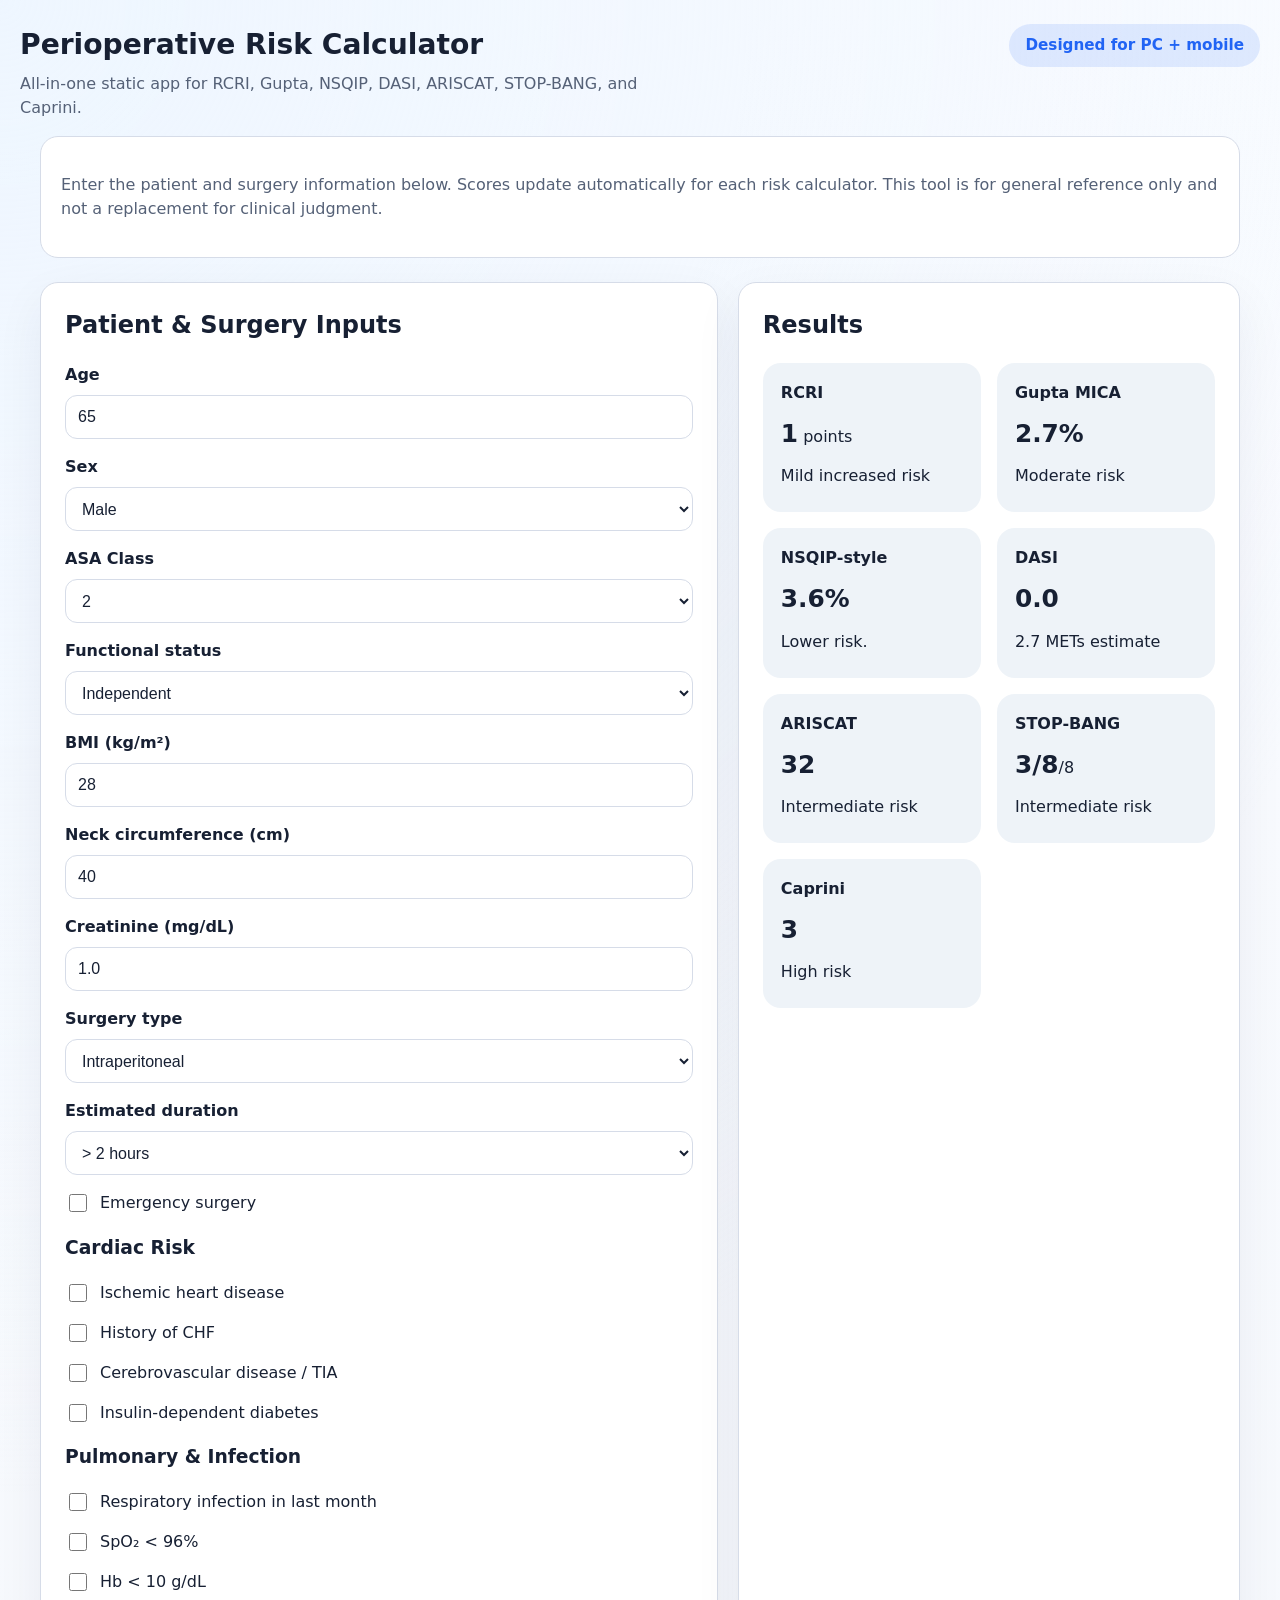
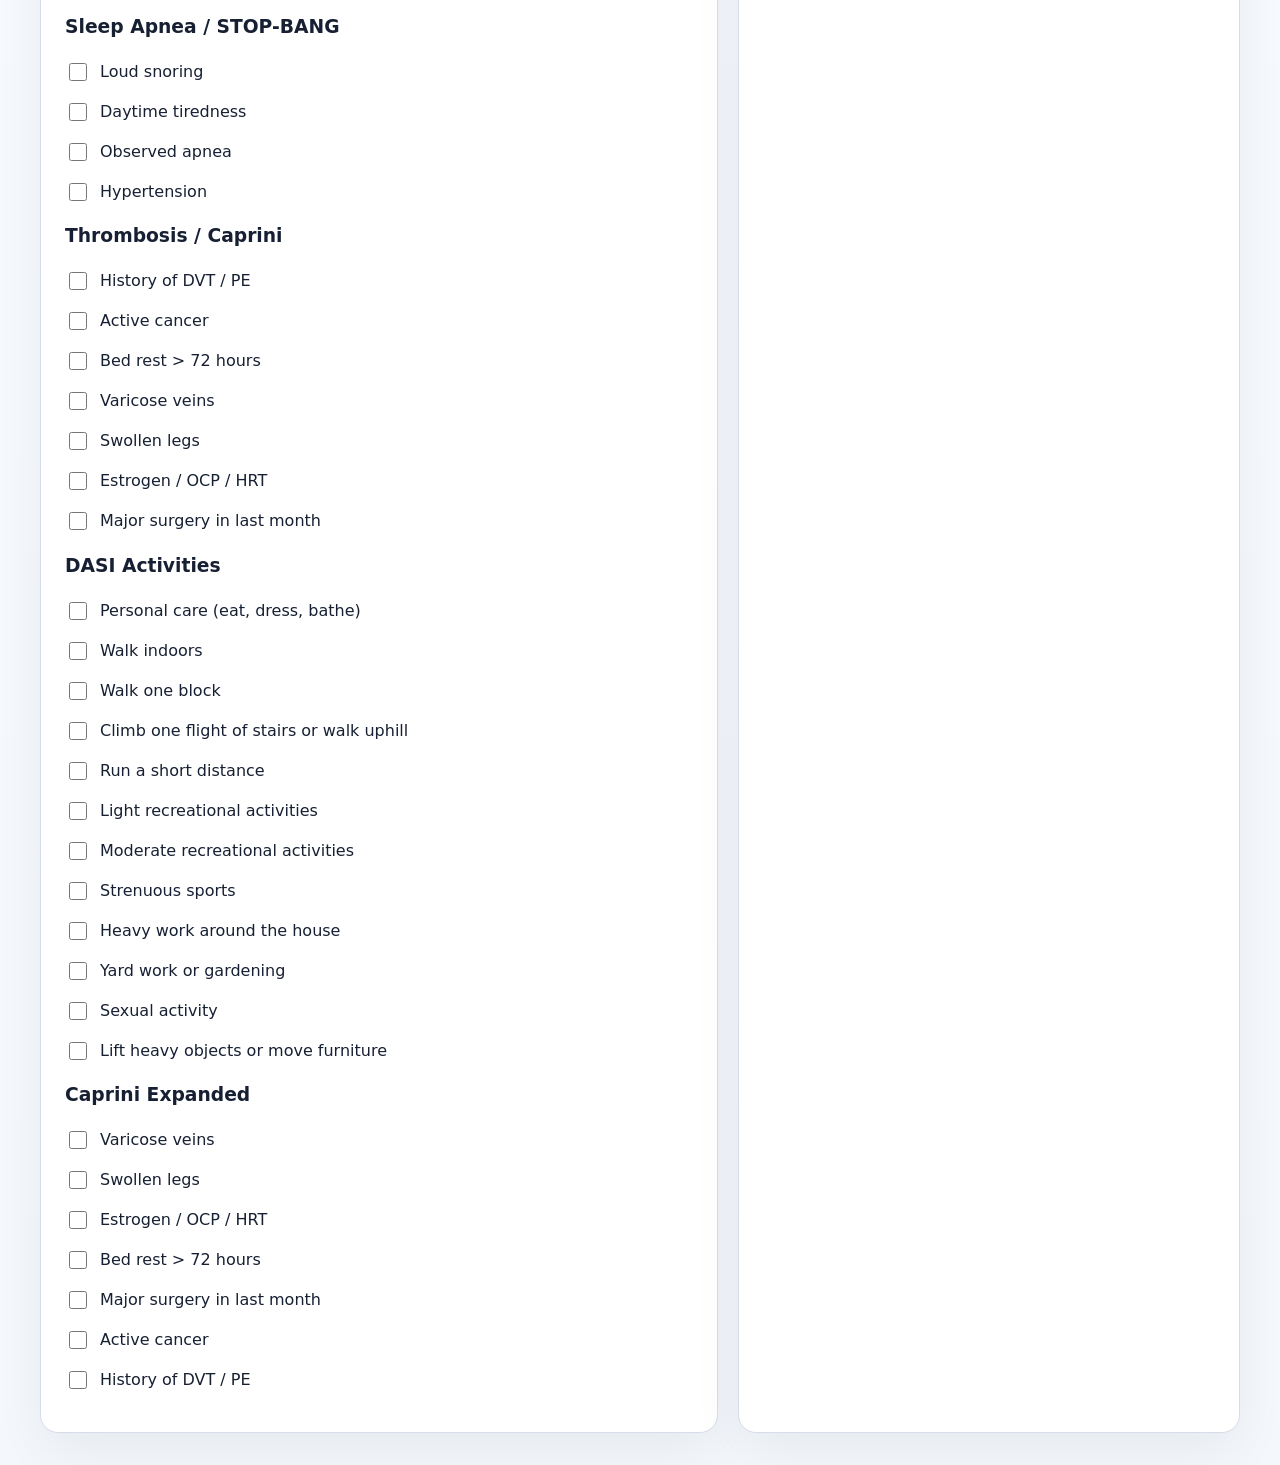
==== index.html @ f29ef581 "Your message" ====
<!DOCTYPE html>
<html lang="en">
  <head>
    <meta charset="UTF-8" />
    <meta name="viewport" content="width=device-width, initial-scale=1.0" />
    <title>Perioperative Risk Calculator</title>
    <link rel="stylesheet" href="style.css" />
  </head>
  <body>
    <header>
      <div class="brand">
        <h1>Perioperative Risk Calculator</h1>
        <p>All-in-one static app for RCRI, Gupta, NSQIP, DASI, ARISCAT, STOP-BANG, and Caprini.</p>
      </div>
      <div class="badge">Designed for PC + mobile</div>
    </header>

    <main>
      <section class="intro-card">
        <p>Enter the patient and surgery information below. Scores update automatically for each risk calculator. This tool is for general reference only and not a replacement for clinical judgment.</p>
      </section>

      <section class="calculator-grid">
        <article class="panel inputs">
          <h2>Patient &amp; Surgery Inputs</h2>

          <div class="field-row">
            <label for="age">Age</label>
            <input id="age" type="number" min="18" max="120" value="65" />
          </div>

          <div class="field-row">
            <label for="sex">Sex</label>
            <select id="sex">
              <option value="male">Male</option>
              <option value="female">Female</option>
            </select>
          </div>

          <div class="field-row">
            <label for="asa">ASA Class</label>
            <select id="asa">
              <option value="1">1</option>
              <option value="2" selected>2</option>
              <option value="3">3</option>
              <option value="4">4</option>
              <option value="5">5</option>
            </select>
          </div>

          <div class="field-row">
            <label for="functionalStatus">Functional status</label>
            <select id="functionalStatus">
              <option value="independent" selected>Independent</option>
              <option value="partiallyDependent">Partially dependent</option>
              <option value="totallyDependent">Totally dependent</option>
            </select>
          </div>

          <div class="field-row">
            <label for="bmi">BMI (kg/m²)</label>
            <input id="bmi" type="number" min="10" max="80" value="28" step="0.1" />
          </div>

          <div class="field-row">
            <label for="neck">Neck circumference (cm)</label>
            <input id="neck" type="number" min="20" max="60" value="40" step="0.1" />
          </div>

          <div class="field-row">
            <label for="creatinine">Creatinine (mg/dL)</label>
            <input id="creatinine" type="number" min="0" max="10" value="1.0" step="0.1" />
          </div>

          <div class="field-row">
            <label for="surgeryType">Surgery type</label>
            <select id="surgeryType">
              <option value="general">General / low risk</option>
              <option value="upperAbdominal">Upper abdominal</option>
              <option value="intraperitoneal" selected>Intraperitoneal</option>
              <option value="intrathoracic">Intrathoracic</option>
              <option value="vascular">Vascular</option>
              <option value="orthopedic">Orthopedic</option>
              <option value="headNeck">Head/neck</option>
              <option value="neurologic">Neurosurgery</option>
            </select>
          </div>

          <div class="field-row">
            <label for="surgeryDuration">Estimated duration</label>
            <select id="surgeryDuration">
              <option value="short">< 2 hours</option>
              <option value="long" selected>> 2 hours</option>
            </select>
          </div>

          <div class="field-row checkbox-row">
            <label><input id="emergency" type="checkbox" /> Emergency surgery</label>
          </div>

          <h3>Cardiac Risk</h3>

          <div class="field-row checkbox-row">
            <label><input id="ischemicHeartDisease" type="checkbox" /> Ischemic heart disease</label>
          </div>
          <div class="field-row checkbox-row">
            <label><input id="heartFailure" type="checkbox" /> History of CHF</label>
          </div>
          <div class="field-row checkbox-row">
            <label><input id="cerebrovascular" type="checkbox" /> Cerebrovascular disease / TIA</label>
          </div>
          <div class="field-row checkbox-row">
            <label><input id="insulinDiabetes" type="checkbox" /> Insulin-dependent diabetes</label>
          </div>

          <h3>Pulmonary &amp; Infection</h3>
          <div class="field-row checkbox-row">
            <label><input id="recentRespInfection" type="checkbox" /> Respiratory infection in last month</label>
          </div>
          <div class="field-row checkbox-row">
            <label><input id="hypoxemia" type="checkbox" /> SpO₂ < 96%</label>
          </div>
          <div class="field-row checkbox-row">
            <label><input id="preopAnemia" type="checkbox" /> Hb < 10 g/dL</label>
          </div>

          <h3>Sleep Apnea / STOP-BANG</h3>
          <div class="field-row checkbox-row">
            <label><input id="snoring" type="checkbox" /> Loud snoring</label>
          </div>
          <div class="field-row checkbox-row">
            <label><input id="tired" type="checkbox" /> Daytime tiredness</label>
          </div>
          <div class="field-row checkbox-row">
            <label><input id="observedApnea" type="checkbox" /> Observed apnea</label>
          </div>
          <div class="field-row checkbox-row">
            <label><input id="hypertension" type="checkbox" /> Hypertension</label>
          </div>

          <h3>Thrombosis / Caprini</h3>
          <div class="field-row checkbox-row">
            <label><input id="historyVTE" type="checkbox" /> History of DVT / PE</label>
          </div>
          <div class="field-row checkbox-row">
            <label><input id="activeCancer" type="checkbox" /> Active cancer</label>
          </div>
          <div class="field-row checkbox-row">
            <label><input id="bedRest" type="checkbox" /> Bed rest > 72 hours</label>
          </div>
          <div class="field-row checkbox-row">
            <label><input id="varicoseVeins" type="checkbox" /> Varicose veins</label>
          </div>
          <div class="field-row checkbox-row">
            <label><input id="swollenLegs" type="checkbox" /> Swollen legs</label>
          </div>
          <div class="field-row checkbox-row">
            <label><input id="hormoneTherapy" type="checkbox" /> Estrogen / OCP / HRT</label>
          </div>
          <div class="field-row checkbox-row">
            <label><input id="surgeryUnder1month" type="checkbox" /> Major surgery in last month</label>
          </div>
        </article>

        <article class="panel results">
          <h2>Results</h2>
          <div class="result-grid">
            <section class="result-card">
              <h3>RCRI</h3>
              <p><strong id="rcriScore">0</strong> points</p>
              <p id="rcriText">Low risk</p>
            </section>
            <section class="result-card">
              <h3>Gupta MICA</h3>
              <p><strong id="guptaScore">0%</strong></p>
              <p id="guptaText">Estimated risk of MI/cardiac arrest</p>
            </section>
            <section class="result-card">
              <h3>NSQIP-style</h3>
              <p><strong id="nsqipScore">0%</strong></p>
              <p id="nsqipText">Approximate risk</p>
            </section>
            <section class="result-card">
              <h3>DASI</h3>
              <p><strong id="dasiScore">0</strong></p>
              <p id="dasiText">Estimated METs</p>
            </section>
            <section class="result-card">
              <h3>ARISCAT</h3>
              <p><strong id="ariscatScore">0</strong></p>
              <p id="ariscatText">Post-op pulmonary risk</p>
            </section>
            <section class="result-card">
              <h3>STOP-BANG</h3>
              <p><strong id="stopbangScore">0</strong>/8</p>
              <p id="stopbangText">Sleep apnea risk</p>
            </section>
            <section class="result-card">
              <h3>Caprini</h3>
              <p><strong id="capriniScore">0</strong></p>
              <p id="capriniText">VTE risk category</p>
            </section>
          </div>
        </article>
      </section>
    </main>

    <script src="script.js"></script>
  </body>
</html>
---- style.css ----
:root {
  color-scheme: light;
  --bg: #f4f7fb;
  --panel: #ffffff;
  --panel-alt: #eef3f8;
  --text: #172033;
  --muted: #556177;
  --border: #d6dce8;
  --primary: #2164f4;
  --success: #178c4e;
  --warning: #d18300;
  --danger: #c02f1d;
  --radius: 18px;
  font-family: Inter, system-ui, -apple-system, BlinkMacSystemFont, "Segoe UI", sans-serif;
}

* {
  box-sizing: border-box;
}

html, body {
  margin: 0;
  min-height: 100%;
  background: radial-gradient(circle at top left, #eef6ff 0%, transparent 45%),
    linear-gradient(180deg, #f9fbff 0%, #f4f7fb 100%);
  color: var(--text);
}

body {
  line-height: 1.5;
}

header {
  padding: 24px 20px 16px;
  display: flex;
  flex-wrap: wrap;
  justify-content: space-between;
  gap: 16px;
  align-items: center;
}

header .brand h1 {
  margin: 0 0 6px;
  font-size: clamp(1.7rem, 2.2vw, 2.5rem);
}

header .brand p {
  margin: 0;
  color: var(--muted);
  max-width: 62ch;
}

.badge {
  align-self: flex-start;
  background: rgba(33, 100, 244, 0.12);
  color: var(--primary);
  border-radius: 999px;
  padding: 10px 16px;
  font-weight: 700;
  font-size: 0.95rem;
}

main {
  padding: 0 20px 32px;
  max-width: 1240px;
  margin: 0 auto;
}

.intro-card {
  margin: 0 auto 24px;
  padding: 20px;
  border-radius: var(--radius);
  background: var(--panel);
  border: 1px solid var(--border);
  color: var(--muted);
}

.calculator-grid {
  display: grid;
  grid-template-columns: 1.35fr 1fr;
  gap: 20px;
}

.panel {
  background: var(--panel);
  border: 1px solid var(--border);
  border-radius: var(--radius);
  padding: 24px;
  box-shadow: 0 18px 50px rgba(14, 29, 72, 0.06);
}

.panel h2 {
  margin-top: 0;
}

.field-row {
  display: grid;
  gap: 8px;
  margin-bottom: 16px;
}

.field-row label {
  font-weight: 600;
  color: var(--text);
}

.field-row input[type="number"],
.field-row select {
  width: 100%;
  min-height: 44px;
  border: 1px solid var(--border);
  border-radius: 12px;
  padding: 0 12px;
  font-size: 1rem;
  color: var(--text);
  background: #fff;
}

.checkbox-row {
  grid-template-columns: 1fr;
}

.checkbox-row label {
  display: flex;
  align-items: center;
  gap: 10px;
  color: var(--text);
  font-weight: 500;
}

.checkbox-row input[type="checkbox"] {
  width: 18px;
  height: 18px;
}

.result-grid {
  display: grid;
  grid-template-columns: repeat(2, minmax(0, 1fr));
  gap: 16px;
}

.result-card {
  background: var(--panel-alt);
  border-radius: 18px;
  padding: 18px;
  min-height: 112px;
}

.result-card h3 {
  margin: 0 0 10px;
  font-size: 1rem;
}

.result-card p {
  margin: 6px 0;
}

.result-card strong {
  font-size: 1.55rem;
  display: inline-block;
  margin-bottom: 6px;
}

@media (max-width: 980px) {
  .calculator-grid {
    grid-template-columns: 1fr;
  }

  .result-grid {
    grid-template-columns: 1fr;
  }
}

@media (max-width: 620px) {
  header {
    padding: 18px 16px 12px;
  }

  .panel {
    padding: 18px;
  }

  .field-row {
    margin-bottom: 14px;
  }
}
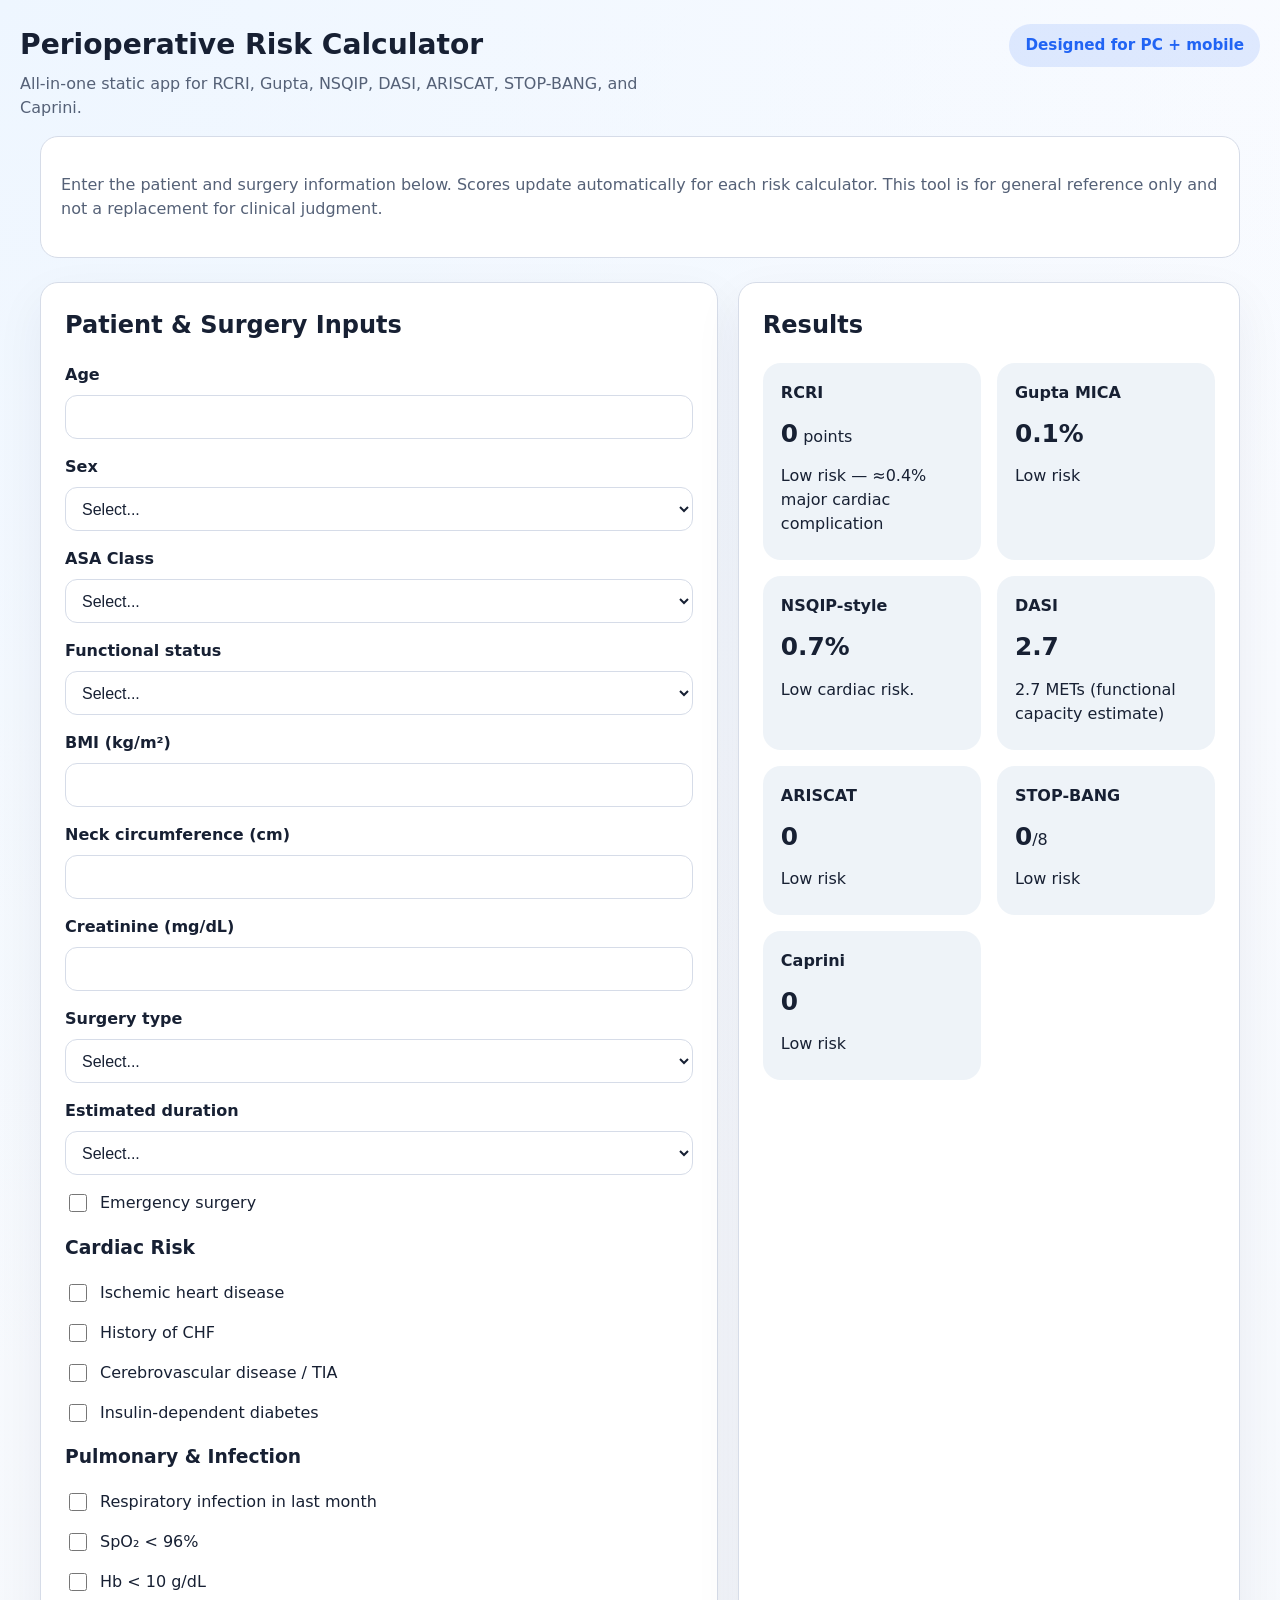
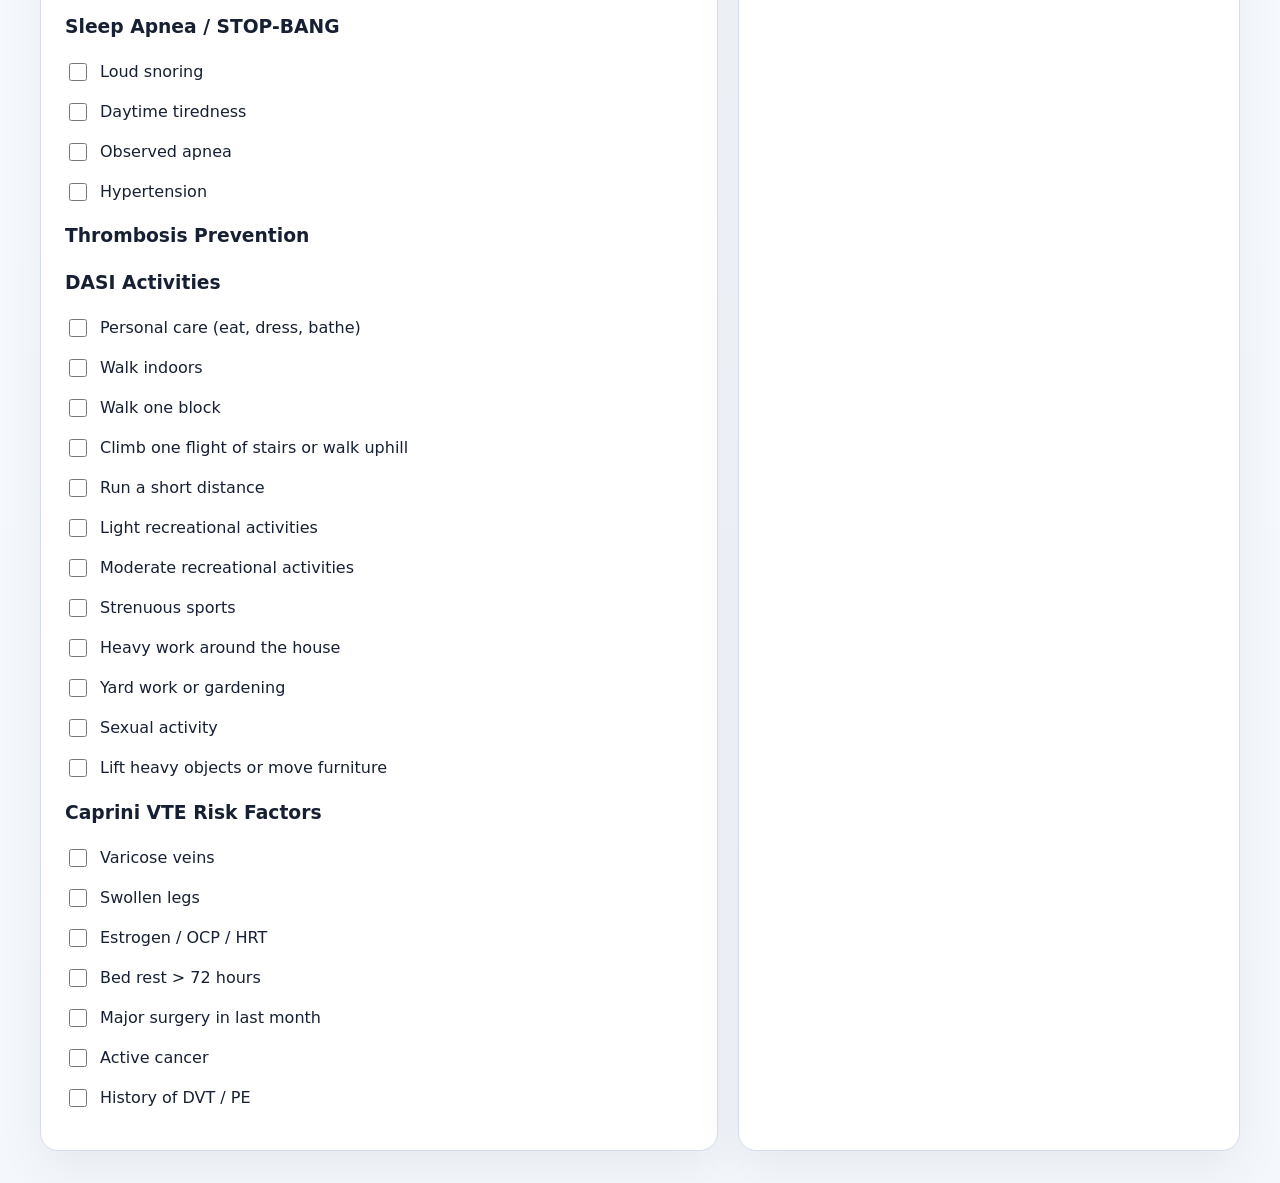
==== commit ff5caa0b: "Fix webapp issues: remove default values, focus NSQIP on cardiac risk, fix DASI output updating, cor" ====
--- a/index.html
+++ b/index.html
@@ -26,12 +26,13 @@
 
           <div class="field-row">
             <label for="age">Age</label>
-            <input id="age" type="number" min="18" max="120" value="65" />
+            <input id="age" type="number" min="18" max="120" />
           </div>
 
           <div class="field-row">
             <label for="sex">Sex</label>
             <select id="sex">
+              <option value="">Select...</option>
               <option value="male">Male</option>
               <option value="female">Female</option>
             </select>
@@ -40,8 +41,9 @@
           <div class="field-row">
             <label for="asa">ASA Class</label>
             <select id="asa">
+              <option value="">Select...</option>
               <option value="1">1</option>
-              <option value="2" selected>2</option>
+              <option value="2">2</option>
               <option value="3">3</option>
               <option value="4">4</option>
               <option value="5">5</option>
@@ -51,7 +53,8 @@
           <div class="field-row">
             <label for="functionalStatus">Functional status</label>
             <select id="functionalStatus">
-              <option value="independent" selected>Independent</option>
+              <option value="">Select...</option>
+              <option value="independent">Independent</option>
               <option value="partiallyDependent">Partially dependent</option>
               <option value="totallyDependent">Totally dependent</option>
             </select>
@@ -59,25 +62,26 @@
 
           <div class="field-row">
             <label for="bmi">BMI (kg/m²)</label>
-            <input id="bmi" type="number" min="10" max="80" value="28" step="0.1" />
+            <input id="bmi" type="number" min="10" max="80" step="0.1" />
           </div>
 
           <div class="field-row">
             <label for="neck">Neck circumference (cm)</label>
-            <input id="neck" type="number" min="20" max="60" value="40" step="0.1" />
+            <input id="neck" type="number" min="20" max="60" step="0.1" />
           </div>
 
           <div class="field-row">
             <label for="creatinine">Creatinine (mg/dL)</label>
-            <input id="creatinine" type="number" min="0" max="10" value="1.0" step="0.1" />
+            <input id="creatinine" type="number" min="0" max="10" step="0.1" />
           </div>
 
           <div class="field-row">
             <label for="surgeryType">Surgery type</label>
             <select id="surgeryType">
+              <option value="">Select...</option>
               <option value="general">General / low risk</option>
               <option value="upperAbdominal">Upper abdominal</option>
-              <option value="intraperitoneal" selected>Intraperitoneal</option>
+              <option value="intraperitoneal">Intraperitoneal</option>
               <option value="intrathoracic">Intrathoracic</option>
               <option value="vascular">Vascular</option>
               <option value="orthopedic">Orthopedic</option>
@@ -89,8 +93,9 @@
           <div class="field-row">
             <label for="surgeryDuration">Estimated duration</label>
             <select id="surgeryDuration">
+              <option value="">Select...</option>
               <option value="short">< 2 hours</option>
-              <option value="long" selected>> 2 hours</option>
+              <option value="long">> 2 hours</option>
             </select>
           </div>
 
@@ -138,28 +143,7 @@
             <label><input id="hypertension" type="checkbox" /> Hypertension</label>
           </div>
 
-          <h3>Thrombosis / Caprini</h3>
-          <div class="field-row checkbox-row">
-            <label><input id="historyVTE" type="checkbox" /> History of DVT / PE</label>
-          </div>
-          <div class="field-row checkbox-row">
-            <label><input id="activeCancer" type="checkbox" /> Active cancer</label>
-          </div>
-          <div class="field-row checkbox-row">
-            <label><input id="bedRest" type="checkbox" /> Bed rest > 72 hours</label>
-          </div>
-          <div class="field-row checkbox-row">
-            <label><input id="varicoseVeins" type="checkbox" /> Varicose veins</label>
-          </div>
-          <div class="field-row checkbox-row">
-            <label><input id="swollenLegs" type="checkbox" /> Swollen legs</label>
-          </div>
-          <div class="field-row checkbox-row">
-            <label><input id="hormoneTherapy" type="checkbox" /> Estrogen / OCP / HRT</label>
-          </div>
-          <div class="field-row checkbox-row">
-            <label><input id="surgeryUnder1month" type="checkbox" /> Major surgery in last month</label>
-          </div>
+          <h3>Thrombosis Prevention</h3>
         </article>
 
         <article class="panel results">
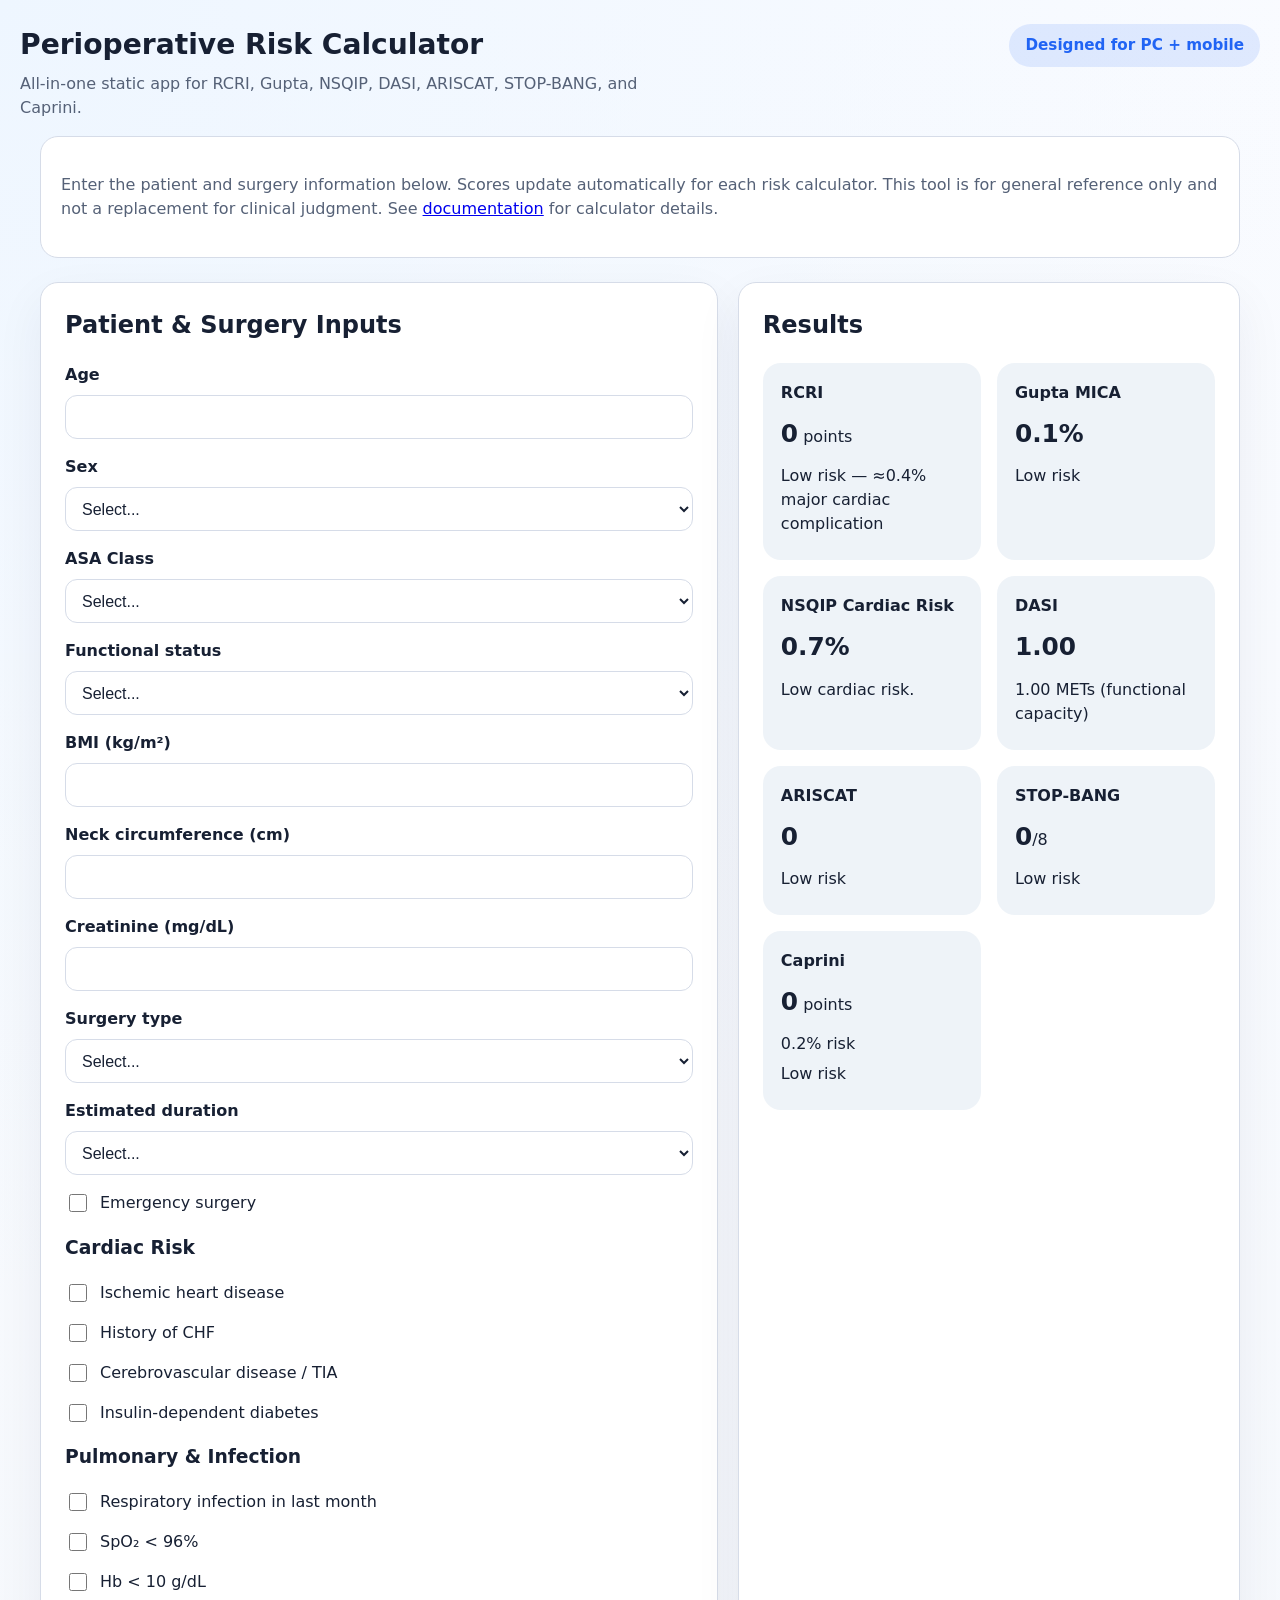
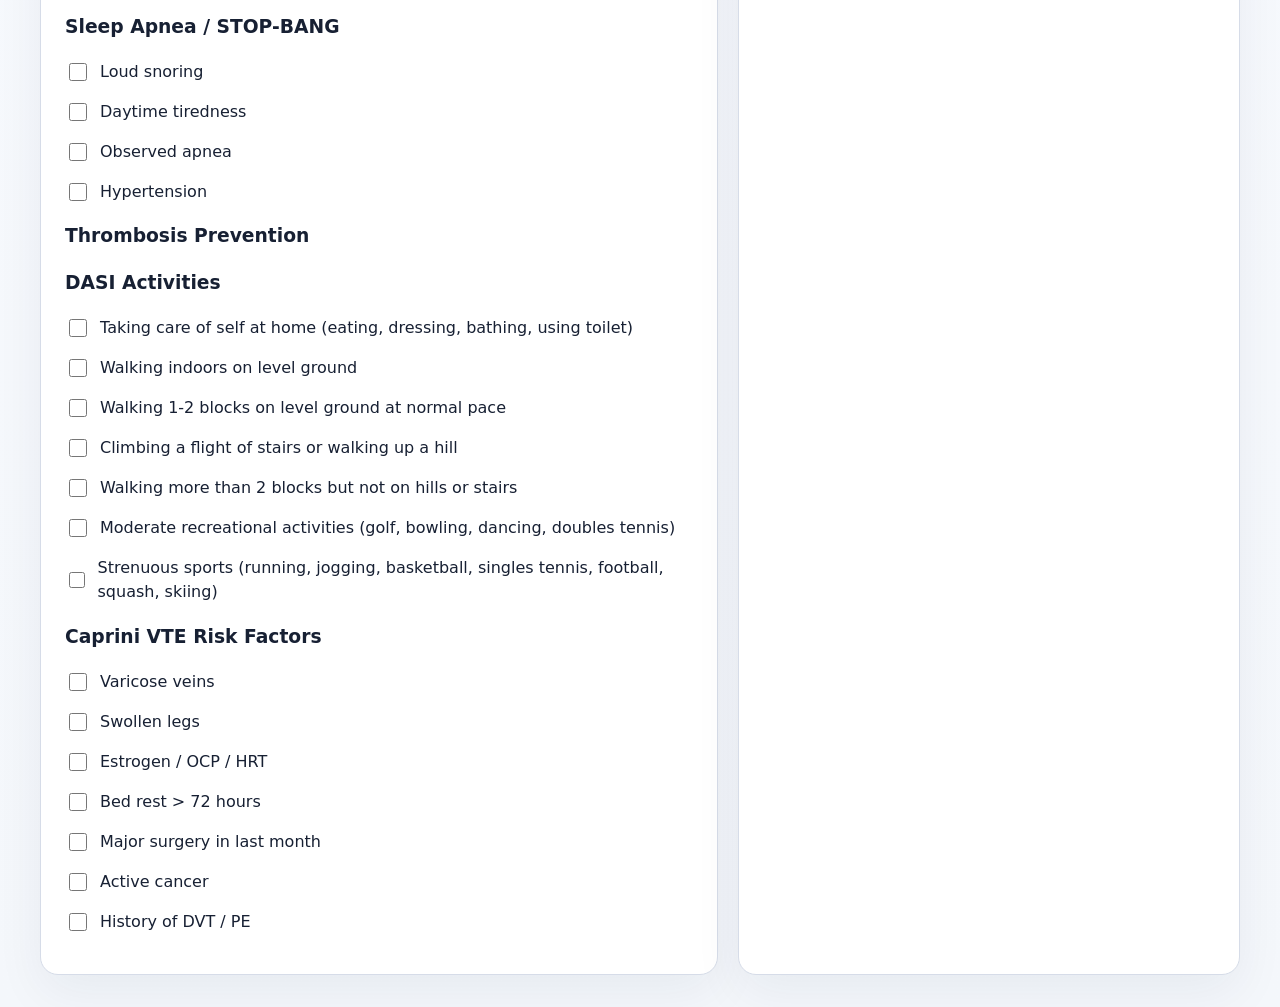
==== commit bd061414: "Update DASI calculator to use MDCalc METs system, add Caprini percent risk, add README link, update " ====
--- a/index.html
+++ b/index.html
@@ -17,7 +17,7 @@
 
     <main>
       <section class="intro-card">
-        <p>Enter the patient and surgery information below. Scores update automatically for each risk calculator. This tool is for general reference only and not a replacement for clinical judgment.</p>
+        <p>Enter the patient and surgery information below. Scores update automatically for each risk calculator. This tool is for general reference only and not a replacement for clinical judgment. See <a href="README.md" target="_blank">documentation</a> for calculator details.</p>
       </section>
 
       <section class="calculator-grid">
@@ -160,7 +160,7 @@
               <p id="guptaText">Estimated risk of MI/cardiac arrest</p>
             </section>
             <section class="result-card">
-              <h3>NSQIP-style</h3>
+              <h3>NSQIP Cardiac Risk</h3>
               <p><strong id="nsqipScore">0%</strong></p>
               <p id="nsqipText">Approximate risk</p>
             </section>
@@ -181,7 +181,8 @@
             </section>
             <section class="result-card">
               <h3>Caprini</h3>
-              <p><strong id="capriniScore">0</strong></p>
+              <p><strong id="capriniScore">0</strong> points</p>
+              <p id="capriniPercent">0% risk</p>
               <p id="capriniText">VTE risk category</p>
             </section>
           </div>
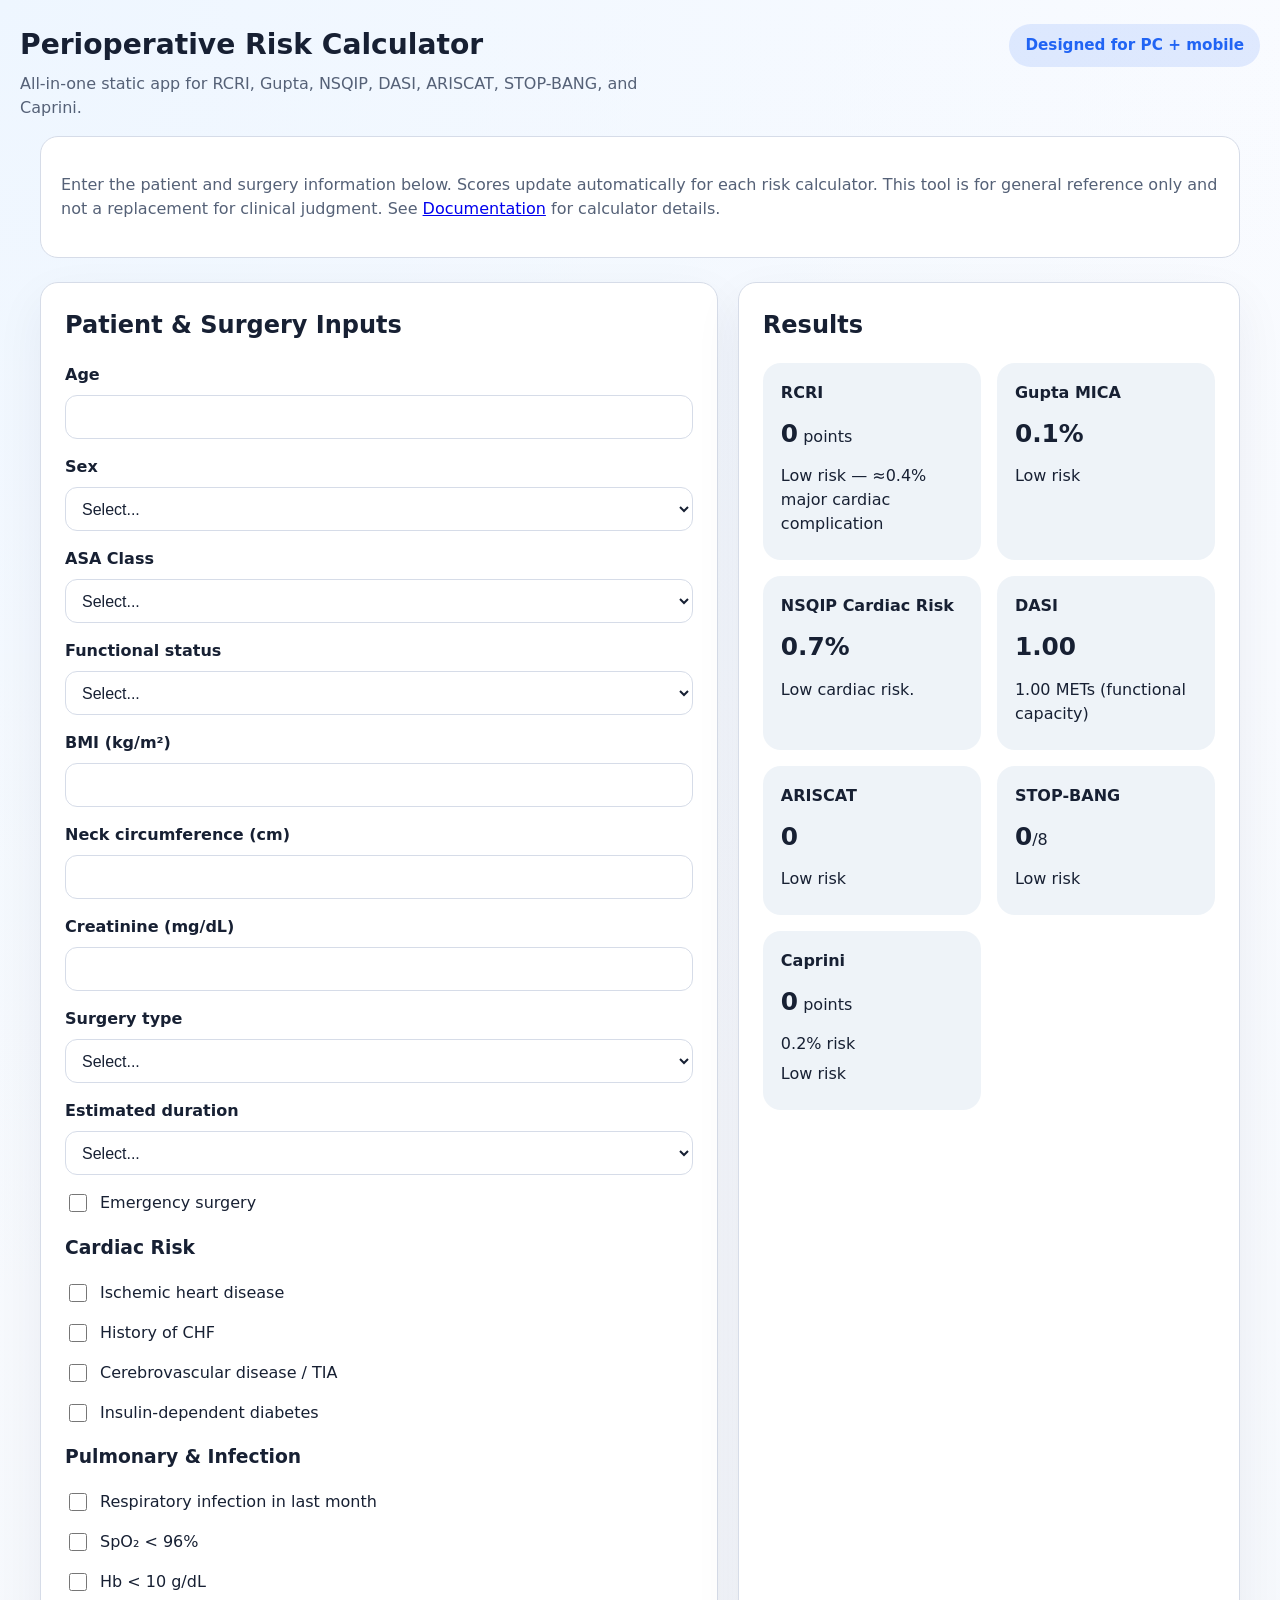
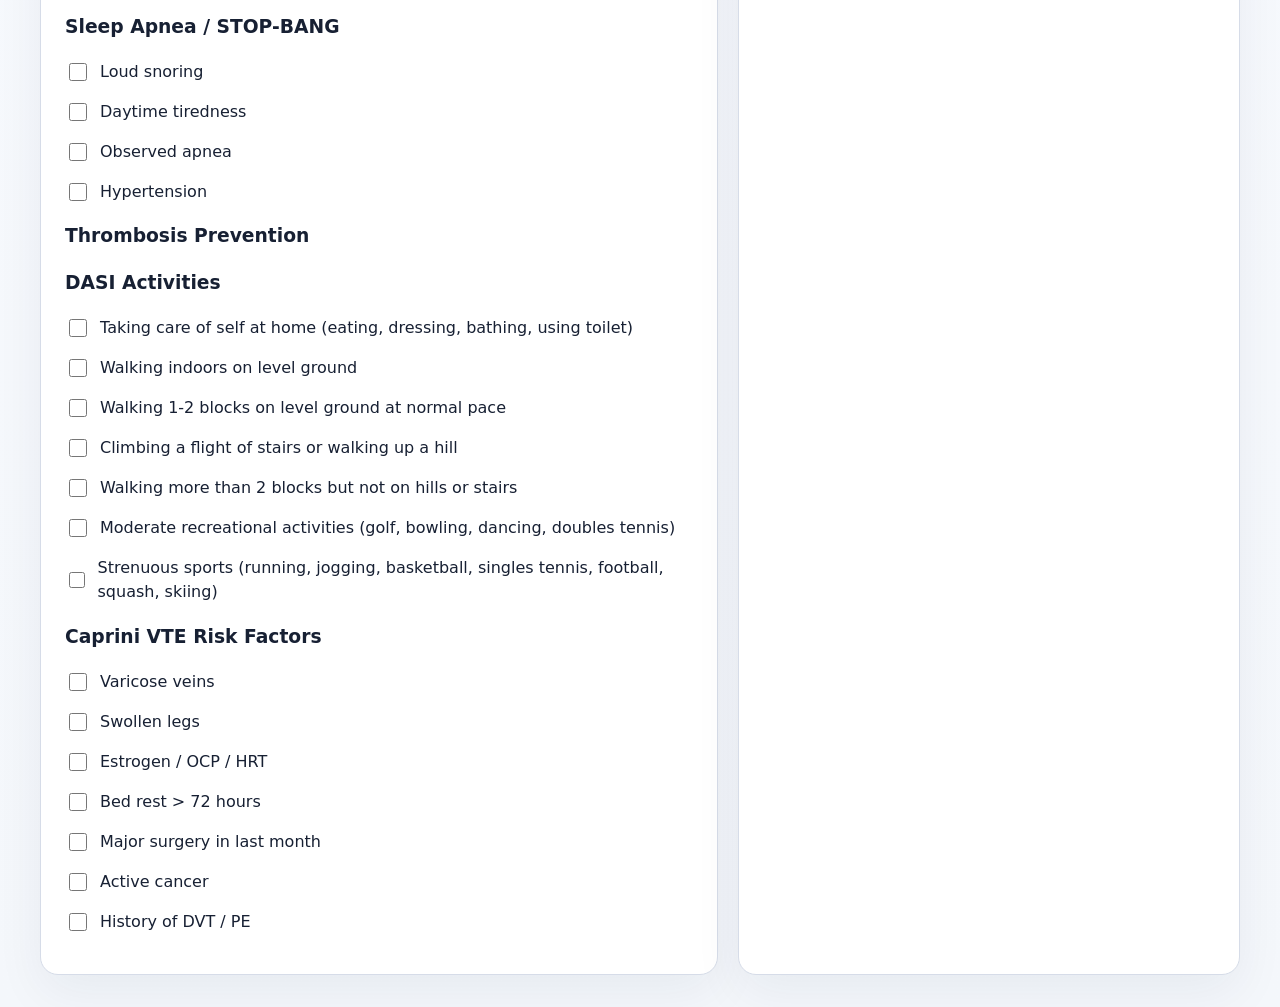
==== commit b6a2b6b3: "Docs: add styled README.html, update index link, backup README.md, remove README.md" ====
--- a/index.html
+++ b/index.html
@@ -17,7 +17,7 @@
 
     <main>
       <section class="intro-card">
-        <p>Enter the patient and surgery information below. Scores update automatically for each risk calculator. This tool is for general reference only and not a replacement for clinical judgment. See <a href="README.md" target="_blank">documentation</a> for calculator details.</p>
+        <p>Enter the patient and surgery information below. Scores update automatically for each risk calculator. This tool is for general reference only and not a replacement for clinical judgment. See <a href="README.html" target="_blank" rel="noopener noreferrer" aria-label="Open documentation" title="Open documentation">Documentation</a> for calculator details.</p>
       </section>
 
       <section class="calculator-grid">
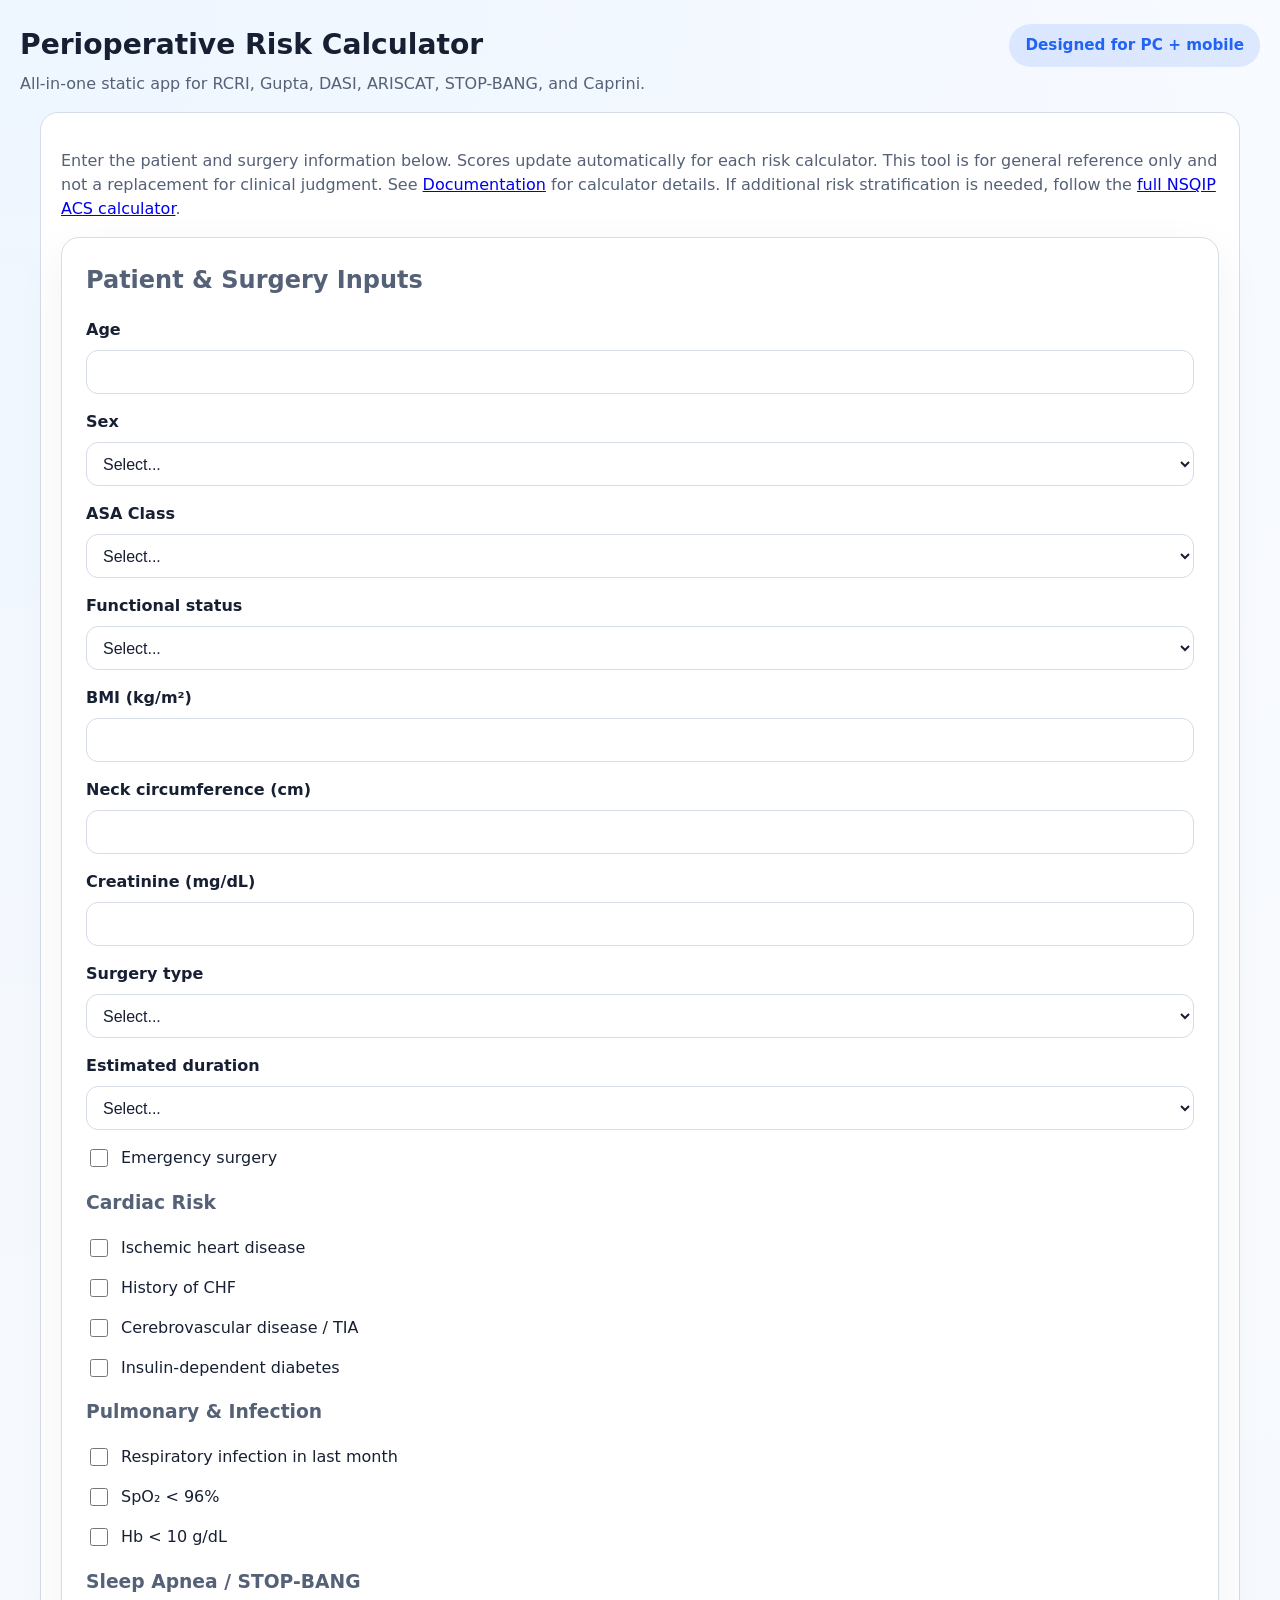
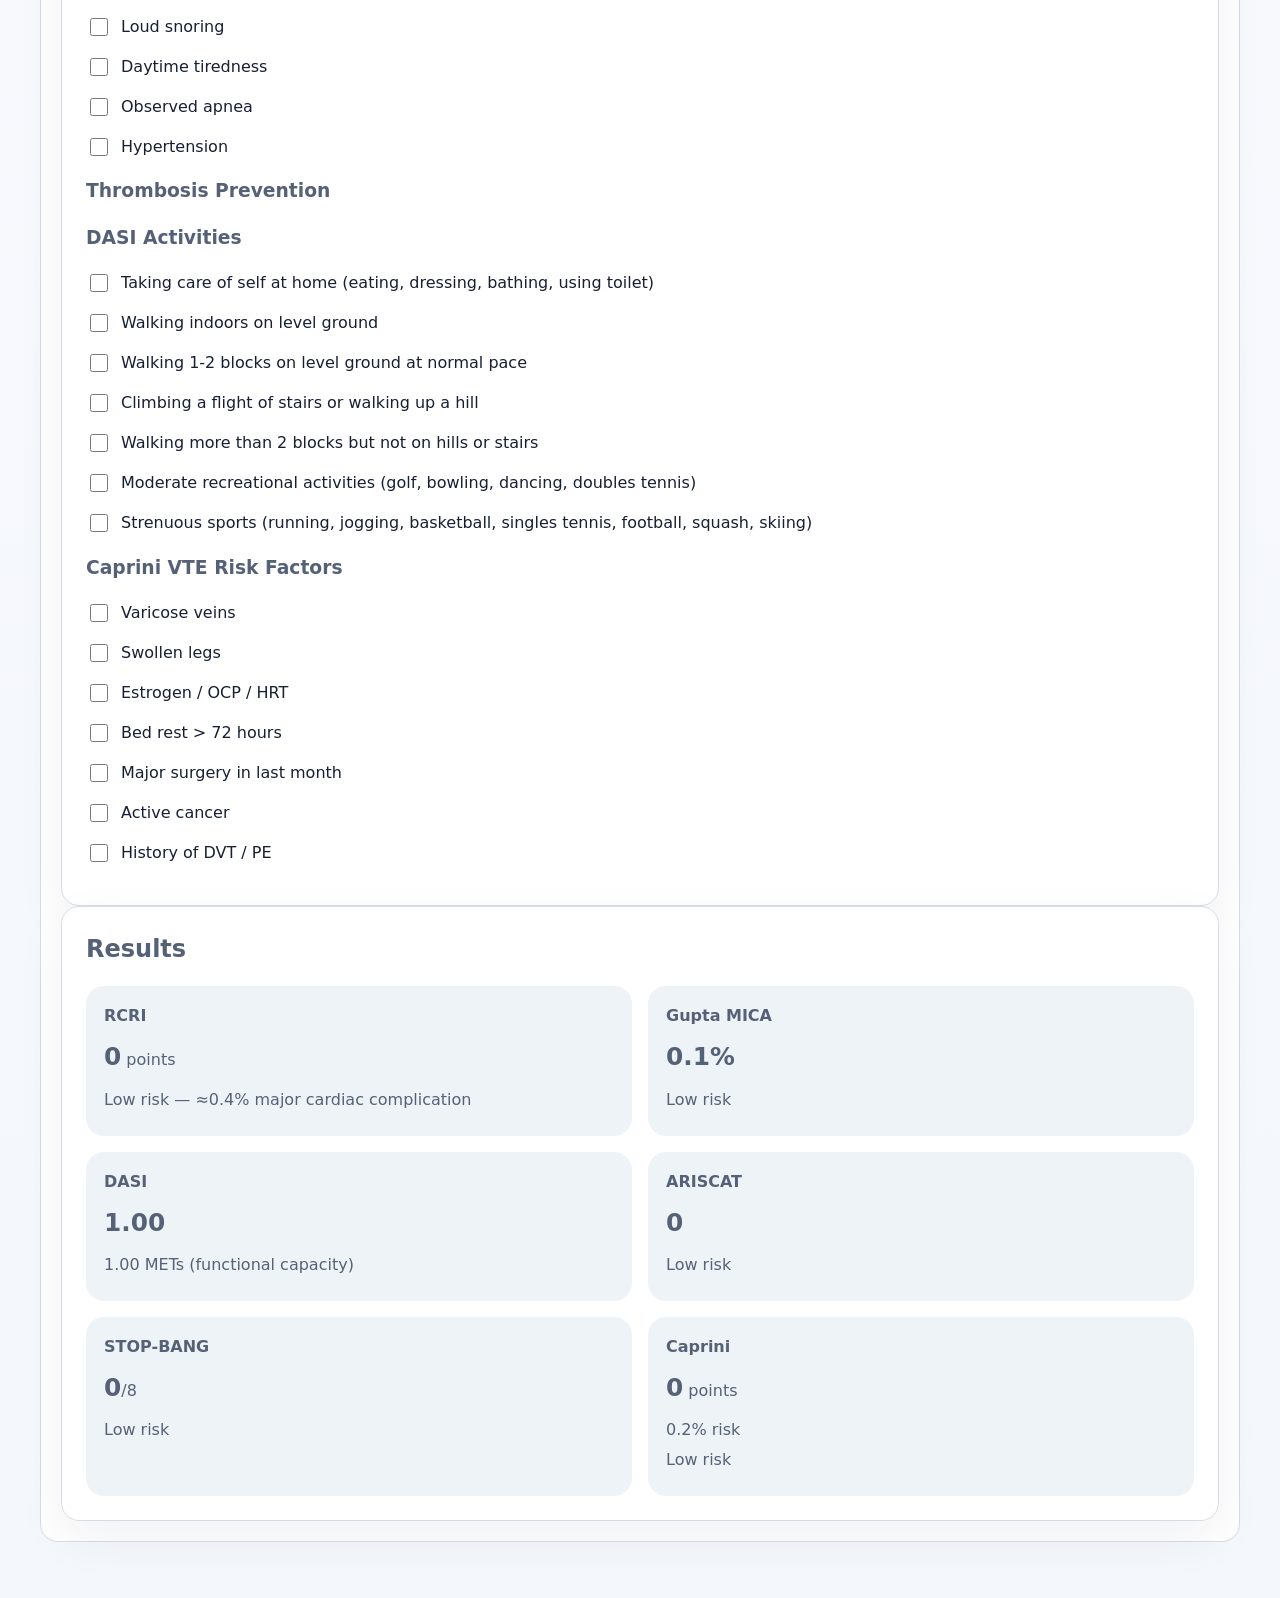
==== commit 39198450: "Layout: keep results sticky on desktop and maintain mobile ordering" ====
--- a/index.html
+++ b/index.html
@@ -10,17 +10,14 @@
     <header>
       <div class="brand">
         <h1>Perioperative Risk Calculator</h1>
-        <p>All-in-one static app for RCRI, Gupta, NSQIP, DASI, ARISCAT, STOP-BANG, and Caprini.</p>
+        <p>All-in-one static app for RCRI, Gupta, DASI, ARISCAT, STOP-BANG, and Caprini.</p>
       </div>
       <div class="badge">Designed for PC + mobile</div>
     </header>
 
     <main>
       <section class="intro-card">
-        <p>Enter the patient and surgery information below. Scores update automatically for each risk calculator. This tool is for general reference only and not a replacement for clinical judgment. See <a href="README.html" target="_blank" rel="noopener noreferrer" aria-label="Open documentation" title="Open documentation">Documentation</a> for calculator details.</p>
-      </section>
-
-      <section class="calculator-grid">
+        <p>Enter the patient and surgery information below. Scores update automatically for each risk calculator. This tool is for general reference only and not a replacement for clinical judgment. See <a href="README.html" target="_blank" rel="noopener noreferrer" aria-label="Open documentation" title="Open documentation">Documentation</a> for calculator details. If additional risk stratification is needed, follow the <a href="https://riskcalculator.facs.org/RiskCalculator/PatientInfo.jsp" target="_blank" rel="noopener noreferrer" aria-label="Open the full NSQIP ACS Risk Calculator" title="Open the full NSQIP ACS Risk Calculator">full NSQIP ACS calculator</a>.</p>
         <article class="panel inputs">
           <h2>Patient &amp; Surgery Inputs</h2>
 
@@ -160,11 +157,6 @@
               <p id="guptaText">Estimated risk of MI/cardiac arrest</p>
             </section>
             <section class="result-card">
-              <h3>NSQIP Cardiac Risk</h3>
-              <p><strong id="nsqipScore">0%</strong></p>
-              <p id="nsqipText">Approximate risk</p>
-            </section>
-            <section class="result-card">
               <h3>DASI</h3>
               <p><strong id="dasiScore">0</strong></p>
               <p id="dasiText">Estimated METs</p>
--- a/style.css
+++ b/style.css
@@ -77,7 +77,7 @@
 
 .calculator-grid {
   display: grid;
-  grid-template-columns: 1.35fr 1fr;
+  grid-template-columns: minmax(0, 1.35fr) minmax(320px, 1fr);
   gap: 20px;
 }
 
@@ -87,6 +87,17 @@
   border-radius: var(--radius);
   padding: 24px;
   box-shadow: 0 18px 50px rgba(14, 29, 72, 0.06);
+}
+
+.results {
+  align-self: start;
+}
+
+@media (min-width: 761px) {
+  .results {
+    position: sticky;
+    top: 20px;
+  }
 }
 
 .panel h2 {
@@ -161,7 +172,7 @@
   margin-bottom: 6px;
 }
 
-@media (max-width: 980px) {
+@media (max-width: 760px) {
   .calculator-grid {
     grid-template-columns: 1fr;
   }
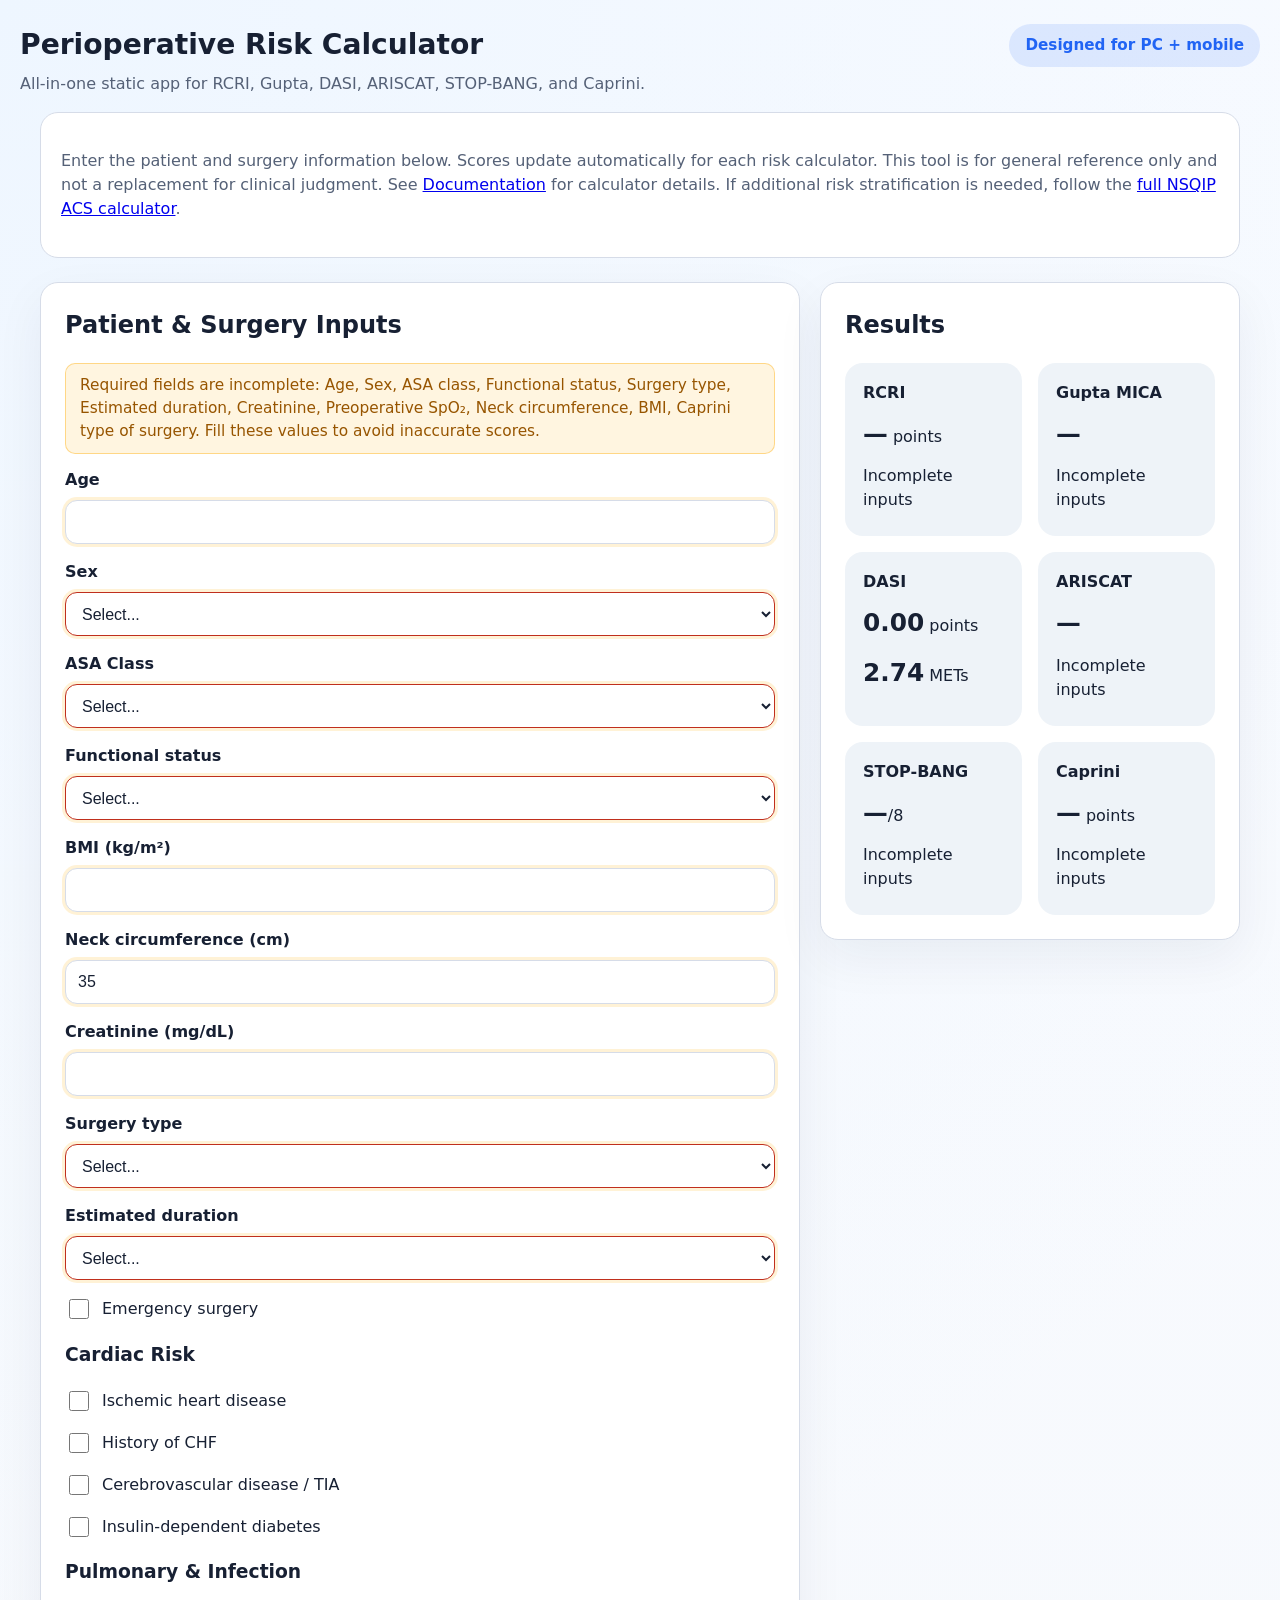
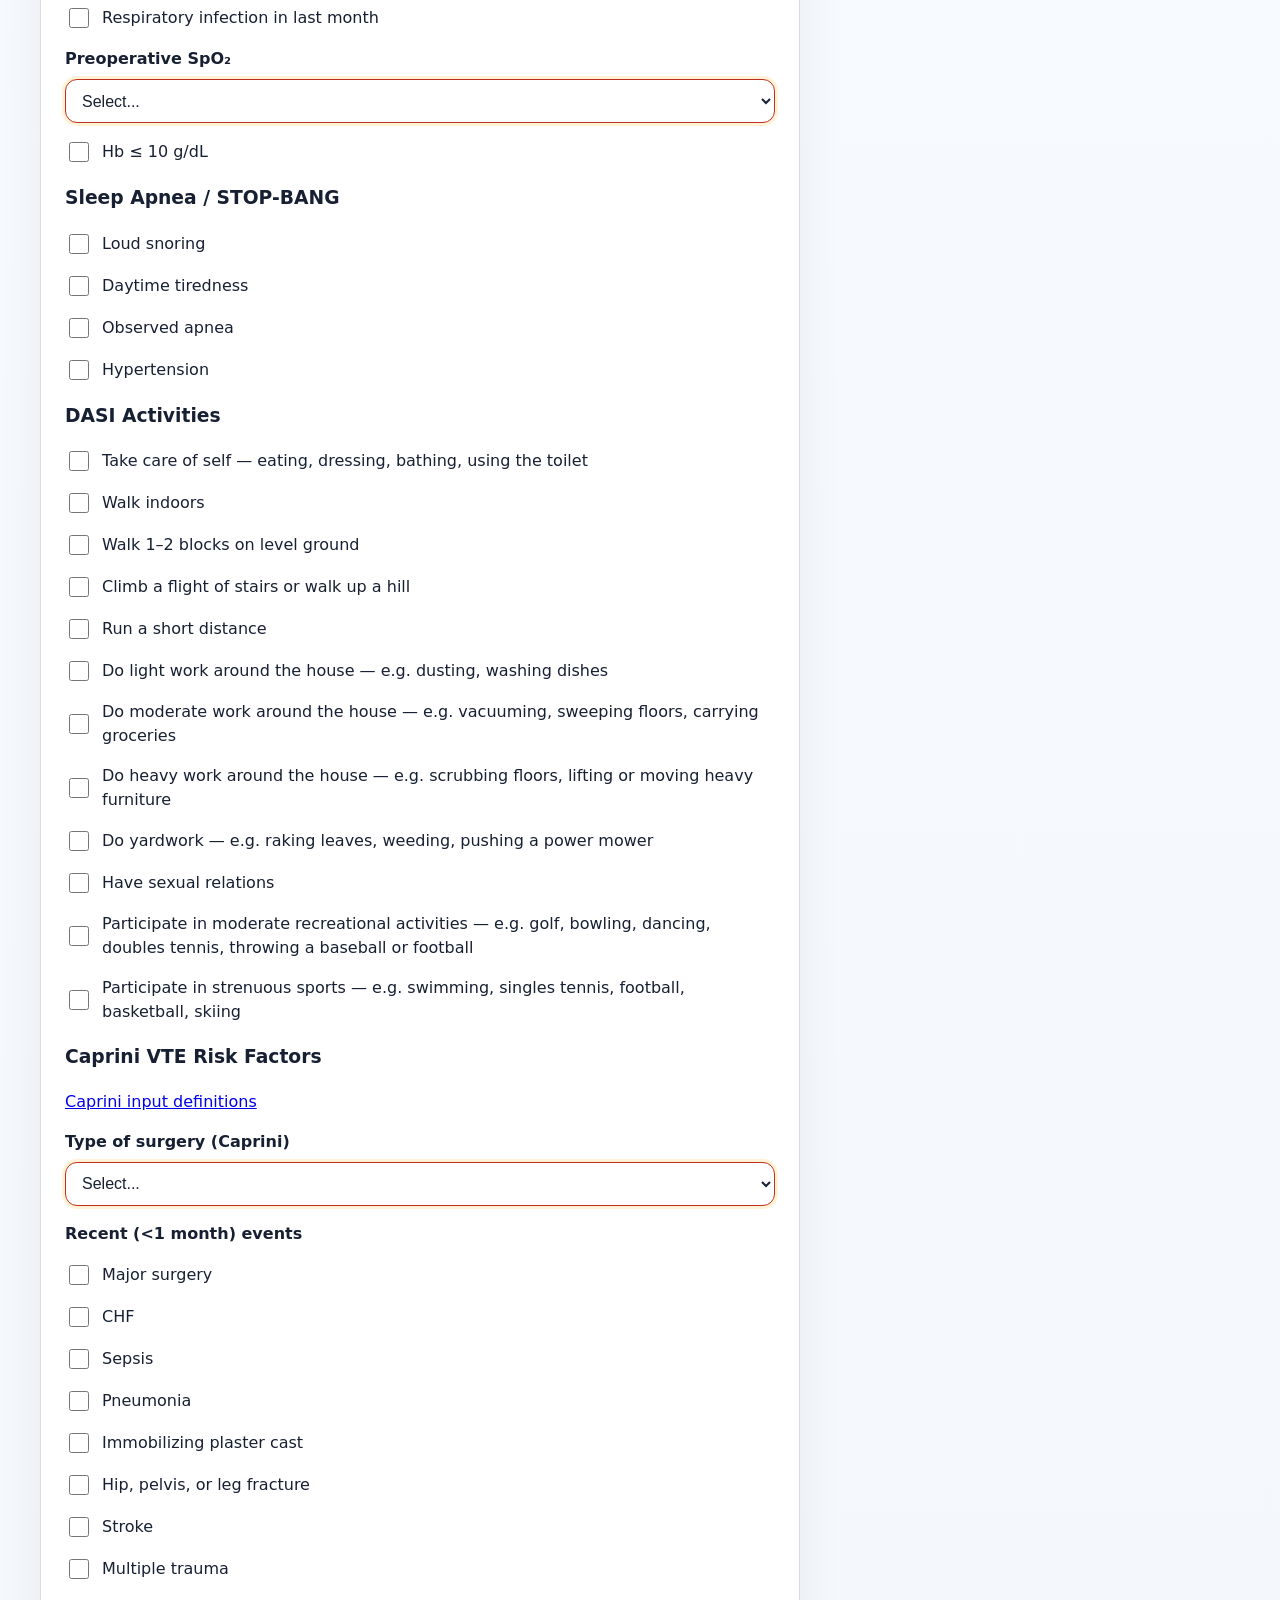
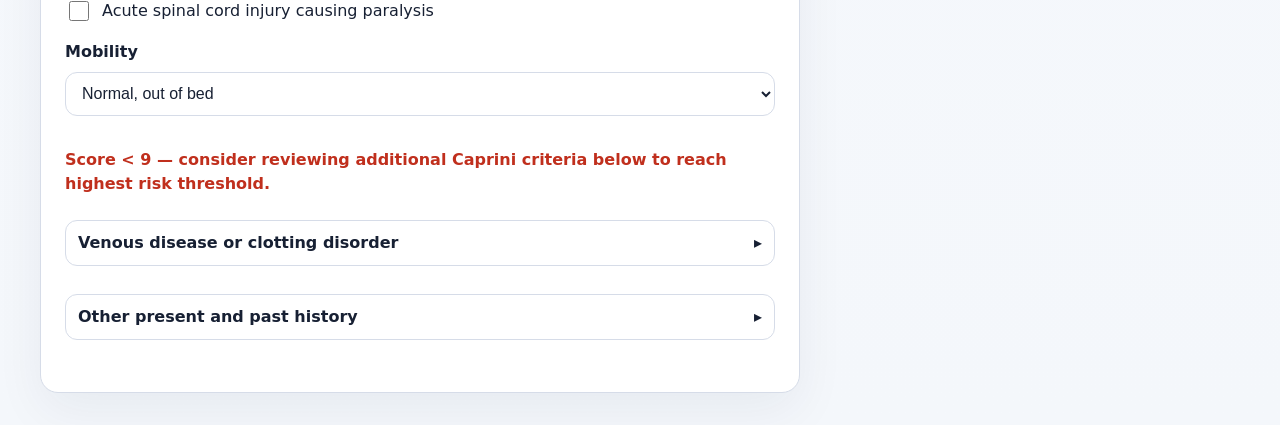
==== commit 14056122: "Update Caprini inputs, add validation, and polish deployment-ready UI" ====
--- a/index.html
+++ b/index.html
@@ -3,6 +3,7 @@
   <head>
     <meta charset="UTF-8" />
     <meta name="viewport" content="width=device-width, initial-scale=1.0" />
+    <meta name="description" content="Static perioperative risk calculator for RCRI, Gupta, DASI, ARISCAT, STOP-BANG, and Caprini scores." />
     <title>Perioperative Risk Calculator</title>
     <link rel="stylesheet" href="style.css" />
   </head>
@@ -18,8 +19,12 @@
     <main>
       <section class="intro-card">
         <p>Enter the patient and surgery information below. Scores update automatically for each risk calculator. This tool is for general reference only and not a replacement for clinical judgment. See <a href="README.html" target="_blank" rel="noopener noreferrer" aria-label="Open documentation" title="Open documentation">Documentation</a> for calculator details. If additional risk stratification is needed, follow the <a href="https://riskcalculator.facs.org/RiskCalculator/PatientInfo.jsp" target="_blank" rel="noopener noreferrer" aria-label="Open the full NSQIP ACS Risk Calculator" title="Open the full NSQIP ACS Risk Calculator">full NSQIP ACS calculator</a>.</p>
+      </section>
+
+      <section class="calculator-grid">
         <article class="panel inputs">
           <h2>Patient &amp; Surgery Inputs</h2>
+          <div id="validationMessage" class="validation-message" role="status" aria-live="polite"></div>
 
           <div class="field-row">
             <label for="age">Age</label>
@@ -64,7 +69,7 @@
 
           <div class="field-row">
             <label for="neck">Neck circumference (cm)</label>
-            <input id="neck" type="number" min="20" max="60" step="0.1" />
+            <input id="neck" type="number" value="35" min="20" max="60" step="0.1" />
           </div>
 
           <div class="field-row">
@@ -92,7 +97,8 @@
             <select id="surgeryDuration">
               <option value="">Select...</option>
               <option value="short">< 2 hours</option>
-              <option value="long">> 2 hours</option>
+              <option value="medium">2-3 hours</option>
+              <option value="long">> 3 hours</option>
             </select>
           </div>
 
@@ -119,11 +125,17 @@
           <div class="field-row checkbox-row">
             <label><input id="recentRespInfection" type="checkbox" /> Respiratory infection in last month</label>
           </div>
-          <div class="field-row checkbox-row">
-            <label><input id="hypoxemia" type="checkbox" /> SpO₂ < 96%</label>
+          <div class="field-row">
+            <label for="spO2">Preoperative SpO₂</label>
+            <select id="spO2">
+              <option value="">Select...</option>
+              <option value=">=96">≥96%</option>
+              <option value="91-95">91–95%</option>
+              <option value="<=90">≤90%</option>
+            </select>
           </div>
           <div class="field-row checkbox-row">
-            <label><input id="preopAnemia" type="checkbox" /> Hb < 10 g/dL</label>
+            <label><input id="preopAnemia" type="checkbox" /> Hb ≤ 10 g/dL</label>
           </div>
 
           <h3>Sleep Apnea / STOP-BANG</h3>
@@ -139,8 +151,6 @@
           <div class="field-row checkbox-row">
             <label><input id="hypertension" type="checkbox" /> Hypertension</label>
           </div>
-
-          <h3>Thrombosis Prevention</h3>
         </article>
 
         <article class="panel results">
@@ -158,13 +168,14 @@
             </section>
             <section class="result-card">
               <h3>DASI</h3>
-              <p><strong id="dasiScore">0</strong></p>
-              <p id="dasiText">Estimated METs</p>
+              <p><strong id="dasiPoints">0</strong> points</p>
+              <p><strong id="dasiMets">0.00</strong> METs</p>
             </section>
             <section class="result-card">
               <h3>ARISCAT</h3>
               <p><strong id="ariscatScore">0</strong></p>
-              <p id="ariscatText">Post-op pulmonary risk</p>
+              <p id="ariscatText">Risk category</p>
+              <p id="ariscatPct">0% PPC risk</p>
             </section>
             <section class="result-card">
               <h3>STOP-BANG</h3>
--- a/style.css
+++ b/style.css
@@ -77,8 +77,9 @@
 
 .calculator-grid {
   display: grid;
-  grid-template-columns: minmax(0, 1.35fr) minmax(320px, 1fr);
+  grid-template-columns: minmax(0, 1.45fr) minmax(360px, 420px);
   gap: 20px;
+  align-items: start;
 }
 
 .panel {
@@ -87,10 +88,12 @@
   border-radius: var(--radius);
   padding: 24px;
   box-shadow: 0 18px 50px rgba(14, 29, 72, 0.06);
+  min-width: 0;
 }
 
 .results {
   align-self: start;
+  height: fit-content;
 }
 
 @media (min-width: 761px) {
@@ -139,9 +142,55 @@
   font-weight: 500;
 }
 
-.checkbox-row input[type="checkbox"] {
-  width: 18px;
-  height: 18px;
+.checkbox-row input[type="checkbox"],
+.field-row input[type="checkbox"] {
+  width: 20px;
+  height: 20px;
+  min-width: 20px;
+  min-height: 20px;
+  accent-color: var(--primary);
+}
+
+/* Collapsible subsections for Caprini optional lists */
+.collapsible {
+  border: 1px solid var(--border);
+  border-radius: 12px;
+  padding: 10px 12px;
+  background: #fff;
+  margin-bottom: 12px;
+}
+.collapsible .toggle {
+  display: flex;
+  justify-content: space-between;
+  align-items: center;
+  cursor: pointer;
+  gap: 10px;
+  font-weight: 700;
+}
+.collapsible .content {
+  margin-top: 8px;
+}
+.collapsed .content {
+  display: none;
+}
+.validation-message {
+  background: rgba(255, 171, 0, 0.12);
+  color: #975500;
+  border: 1px solid rgba(255, 171, 0, 0.4);
+  border-radius: 10px;
+  padding: 10px 14px;
+  margin-bottom: 14px;
+  font-size: 0.96rem;
+}
+input.invalid,
+select.invalid {
+  border-color: var(--danger);
+  box-shadow: 0 0 0 3px rgba(255, 171, 0, 0.16);
+}
+.caprini-warning {
+  color: var(--danger);
+  font-weight: 700;
+  margin-bottom: 8px;
 }
 
 .result-grid {
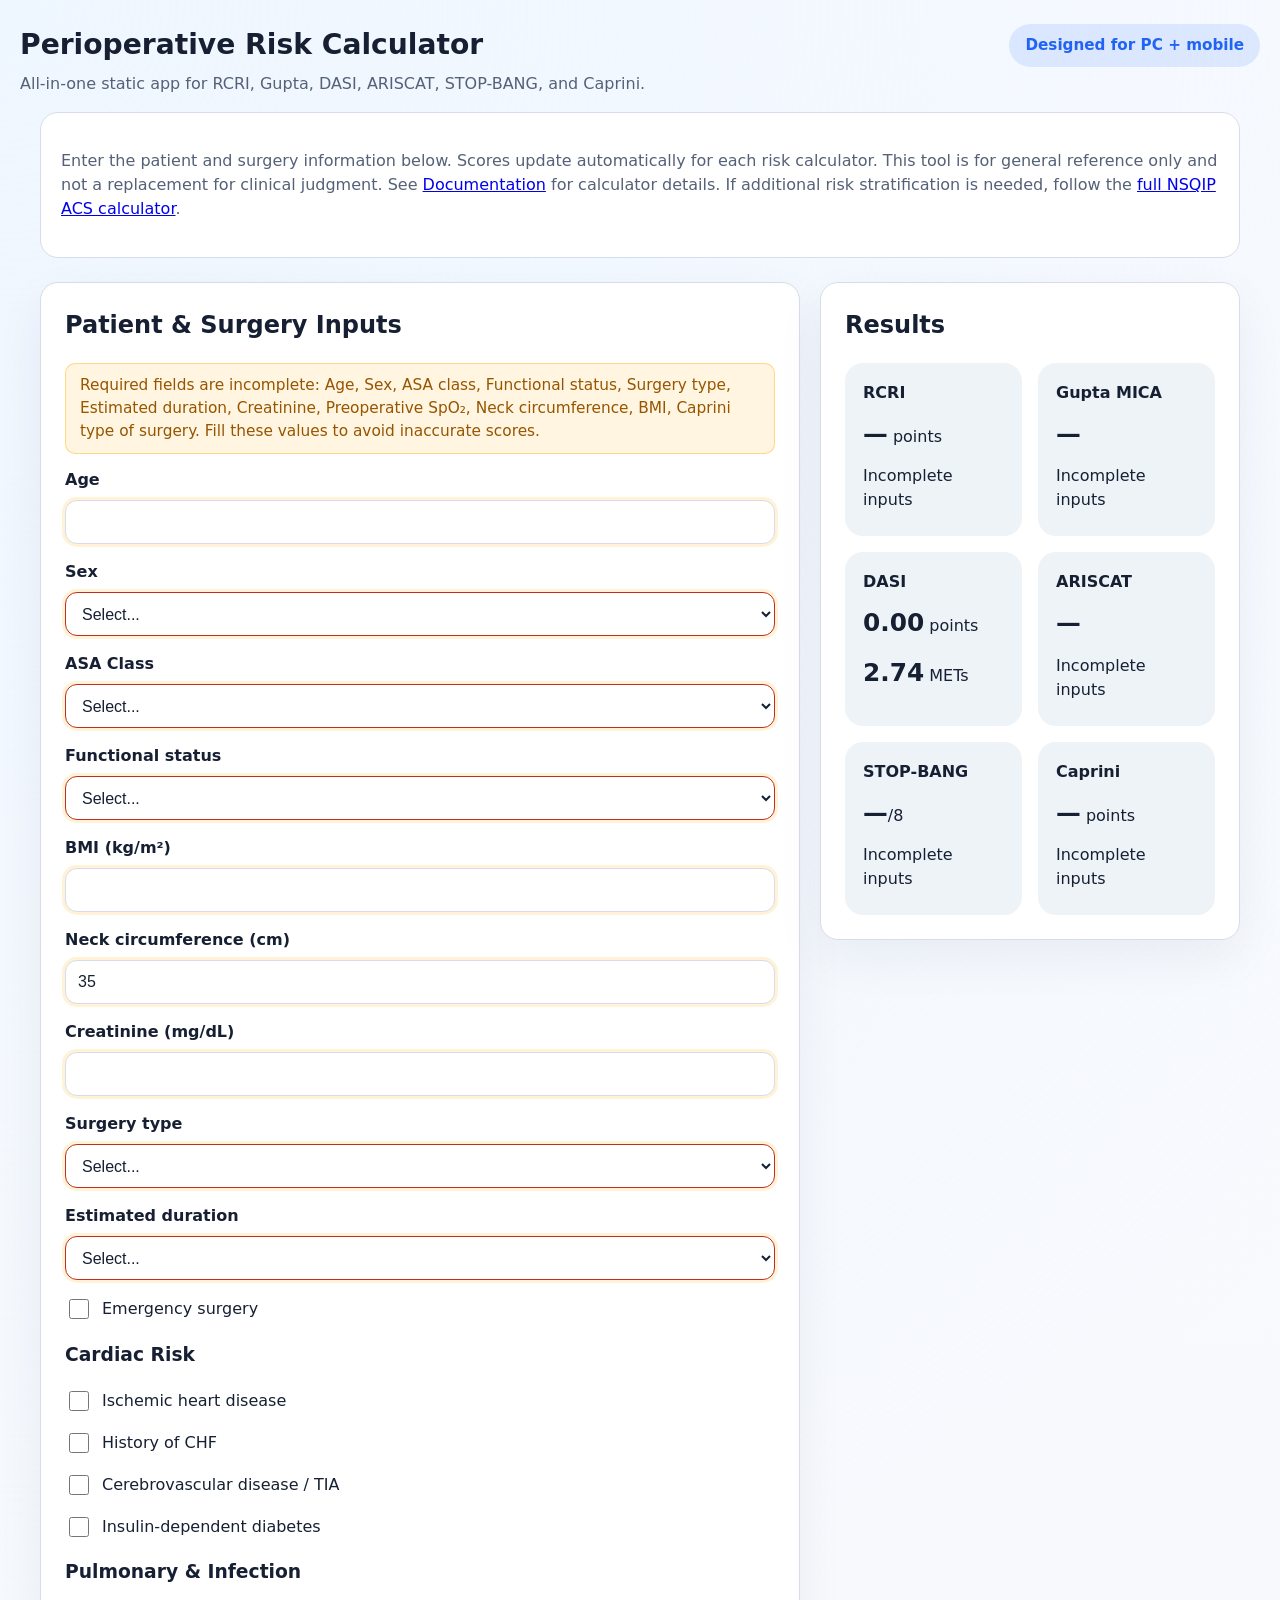
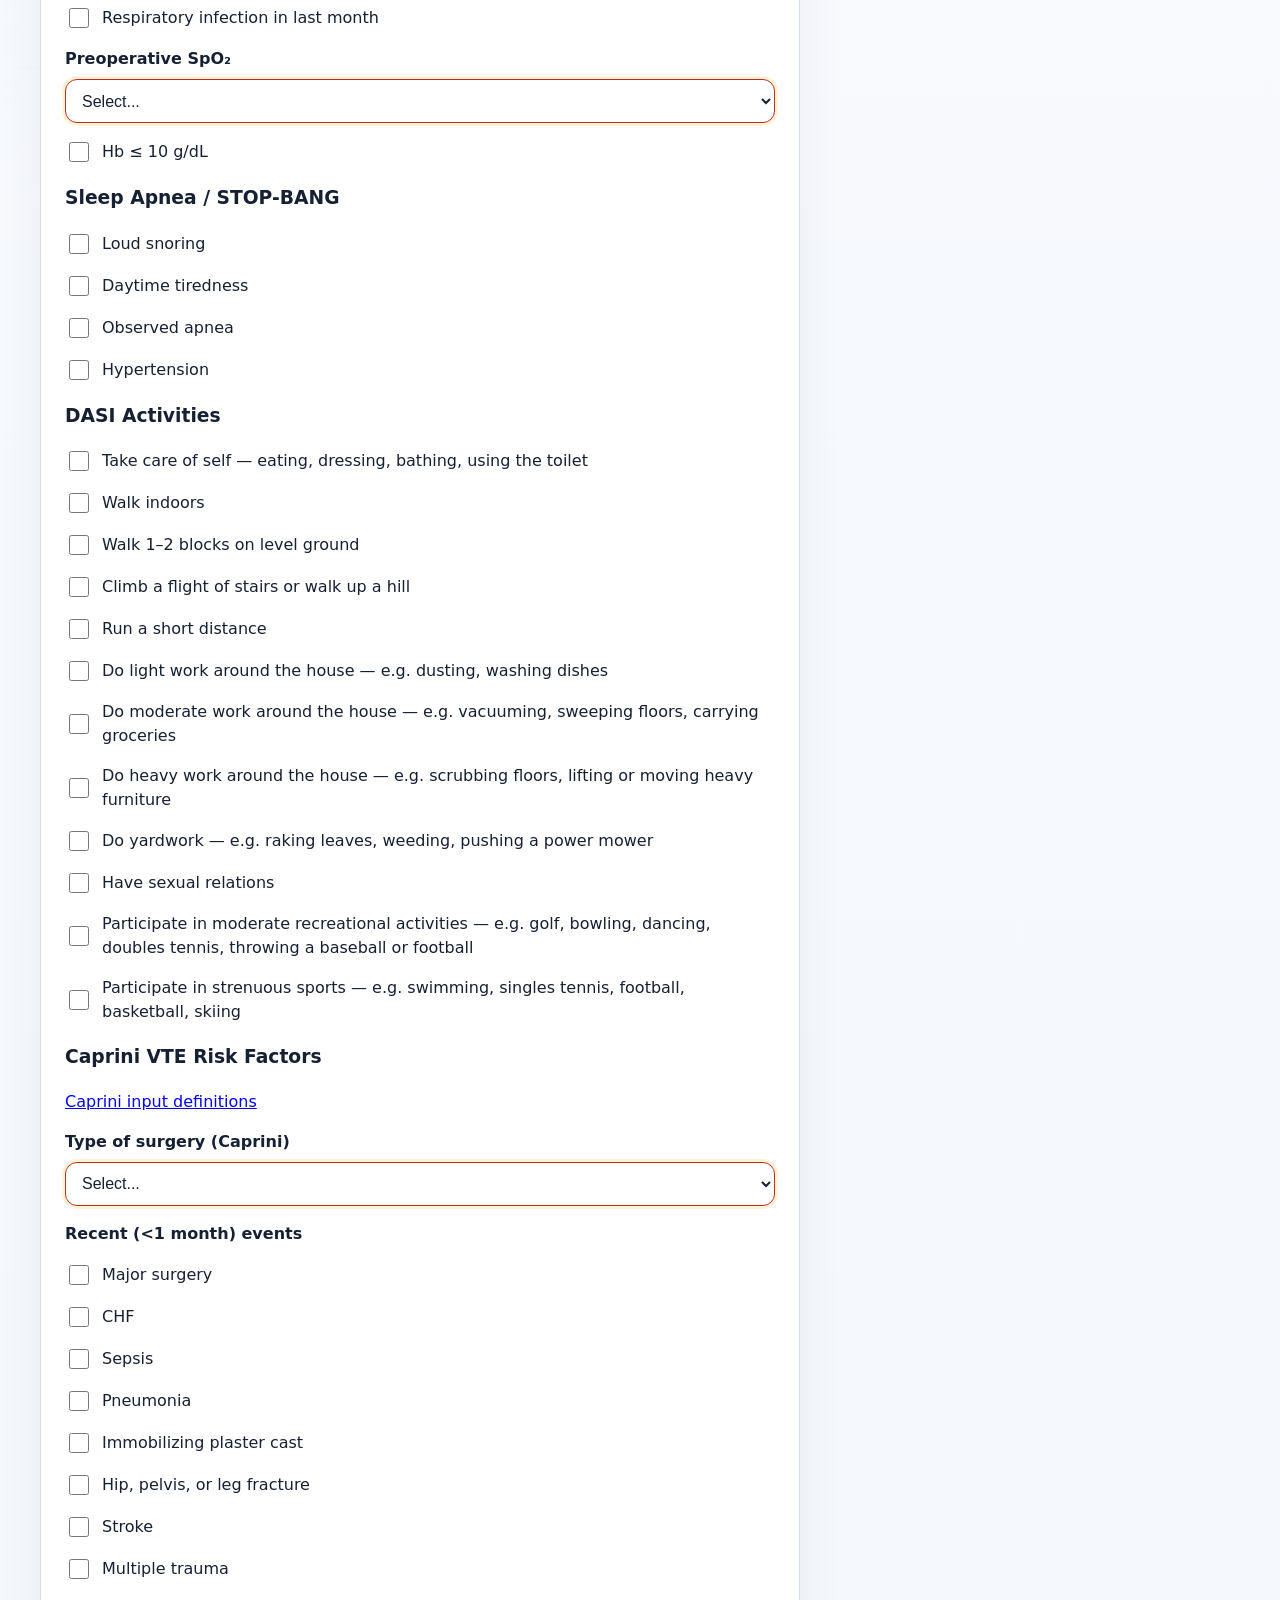
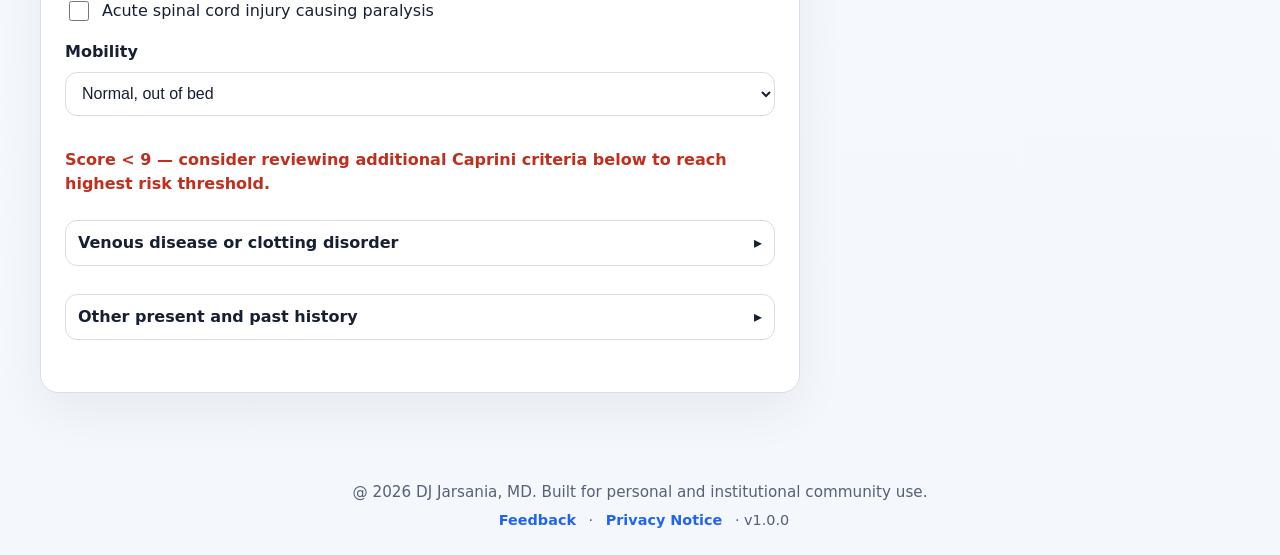
==== commit 03b4013b: "feat: add footer, privacy page, and footer styles (v1.0.0)" ====
--- a/index.html
+++ b/index.html
@@ -194,5 +194,16 @@
     </main>
 
     <script src="script.js"></script>
+
+    <footer class="site-footer" role="contentinfo">
+      <p>@ 2026 DJ Jarsania, MD. Built for personal and institutional community use.</p>
+      <p class="meta">
+        <a href="mailto:jarsania.dhairya@mayo.edu?subject=Feedback%20for%20PeriopCalc_AIO" title="Send feedback">Feedback</a>
+        ·
+        <a href="privacy.html" title="Privacy Notice">Privacy Notice</a>
+        ·
+        v1.0.0
+      </p>
+    </footer>
   </body>
 </html>
--- a/style.css
+++ b/style.css
@@ -244,3 +244,27 @@
     margin-bottom: 14px;
   }
 }
+
+.site-footer {
+  margin-top: 32px;
+  padding: 18px 20px;
+  text-align: center;
+  color: var(--muted);
+  font-size: 0.95rem;
+}
+
+.site-footer p {
+  margin: 6px 0;
+}
+
+.site-footer a {
+  color: var(--primary);
+  text-decoration: none;
+  margin: 0 8px;
+  font-weight: 600;
+}
+
+.site-footer .meta {
+  color: var(--muted);
+  font-size: 0.9rem;
+}
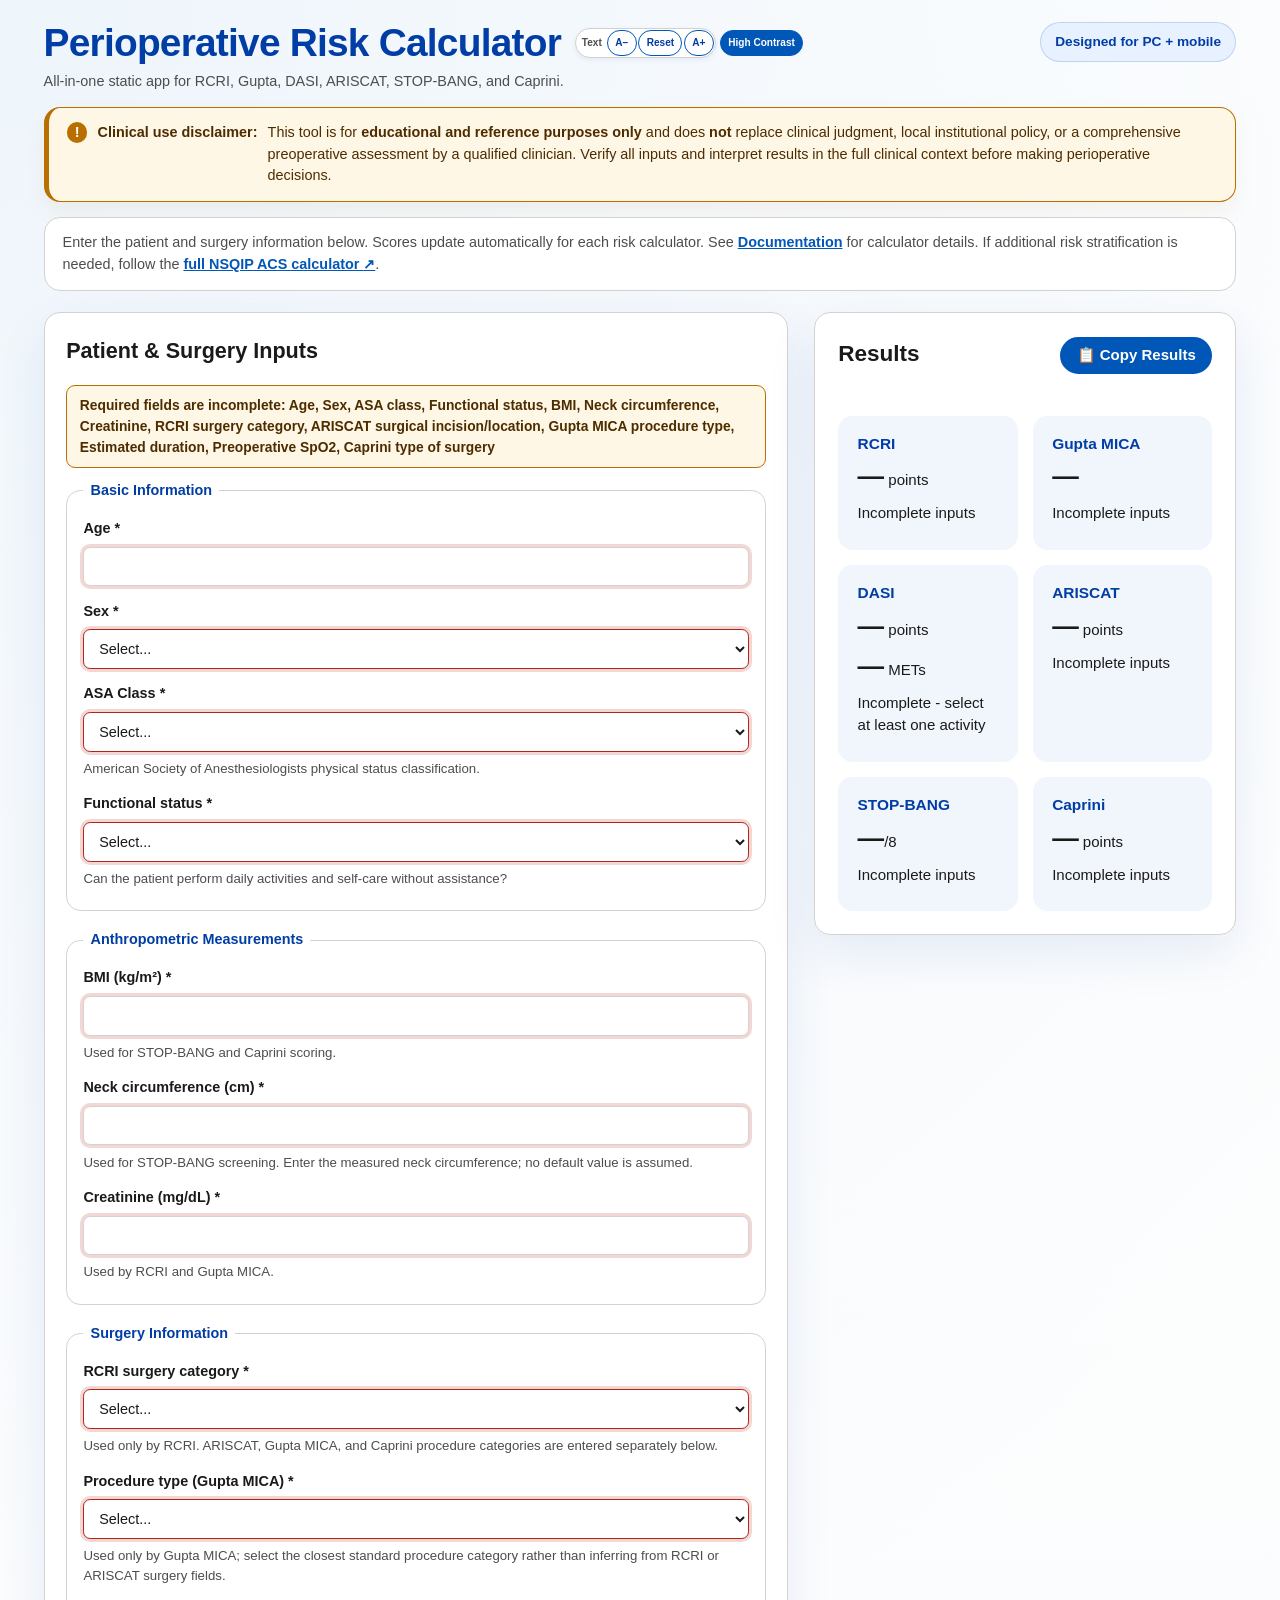
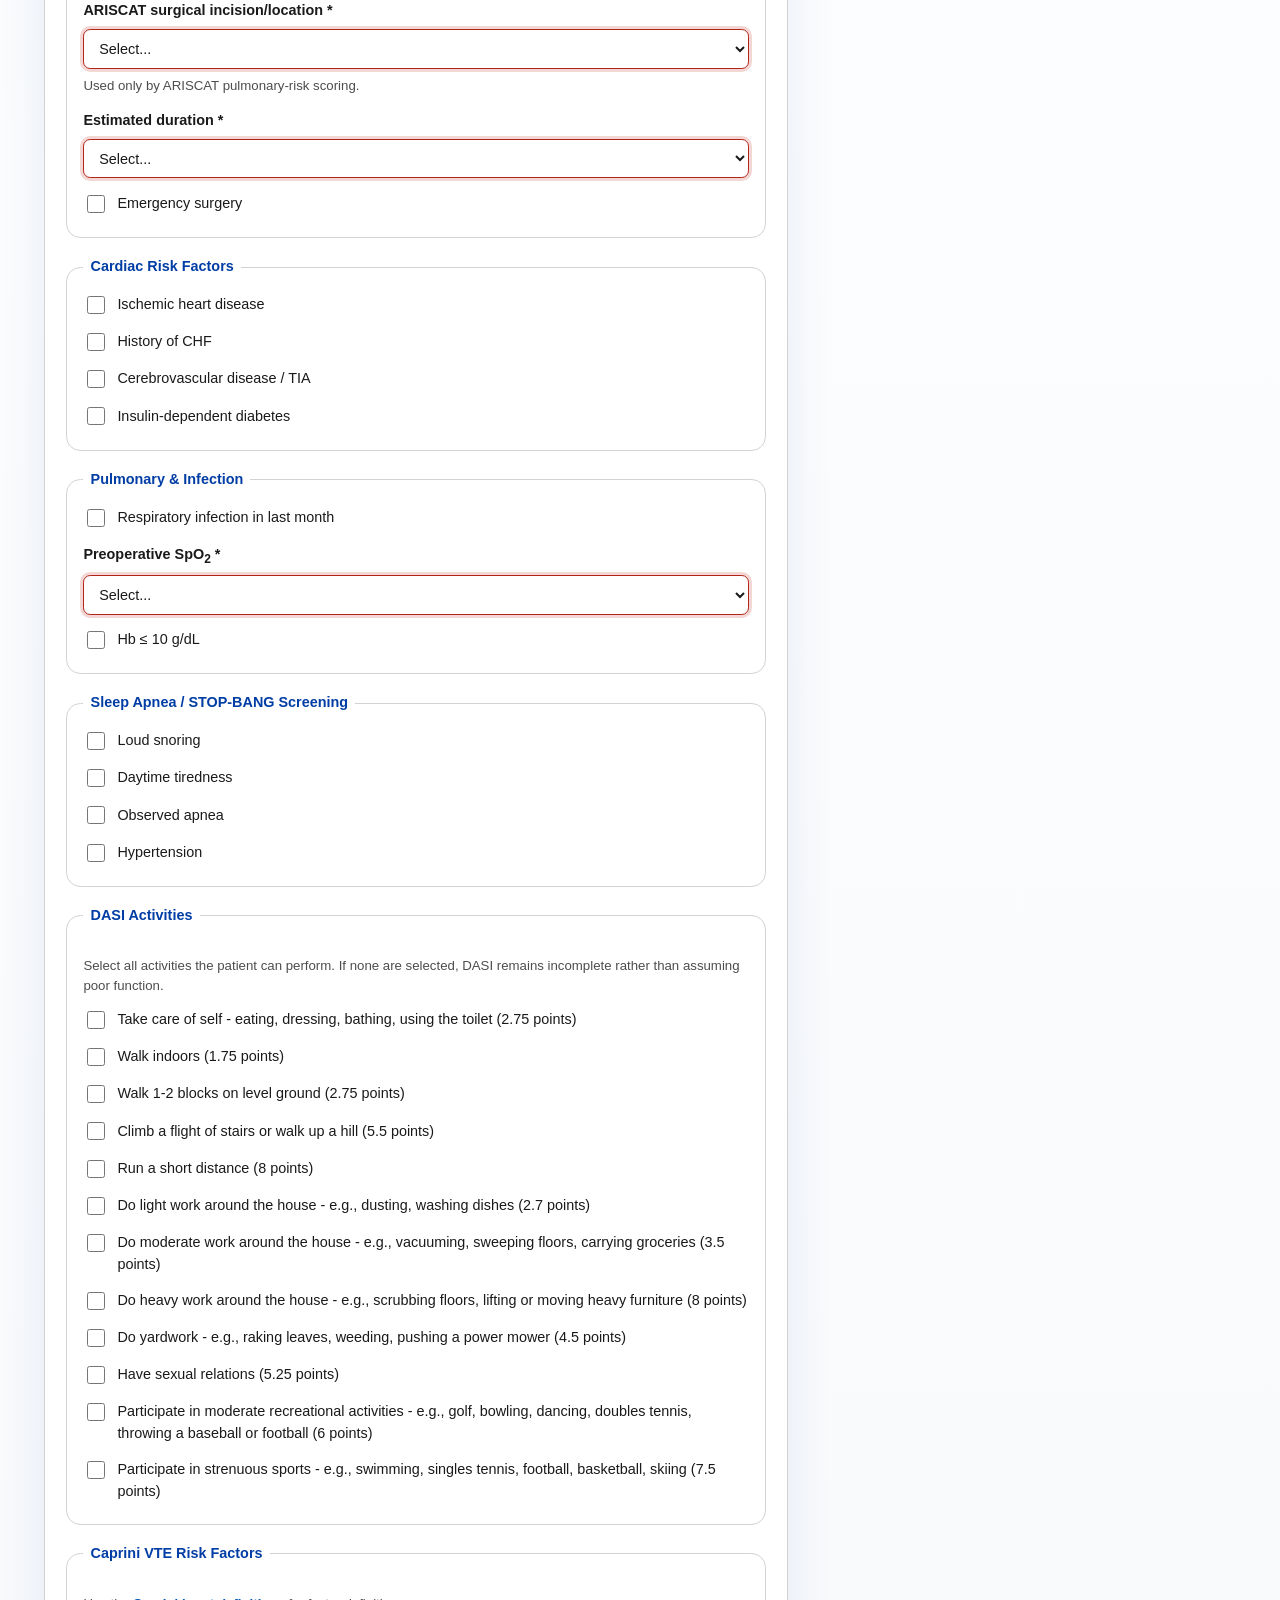
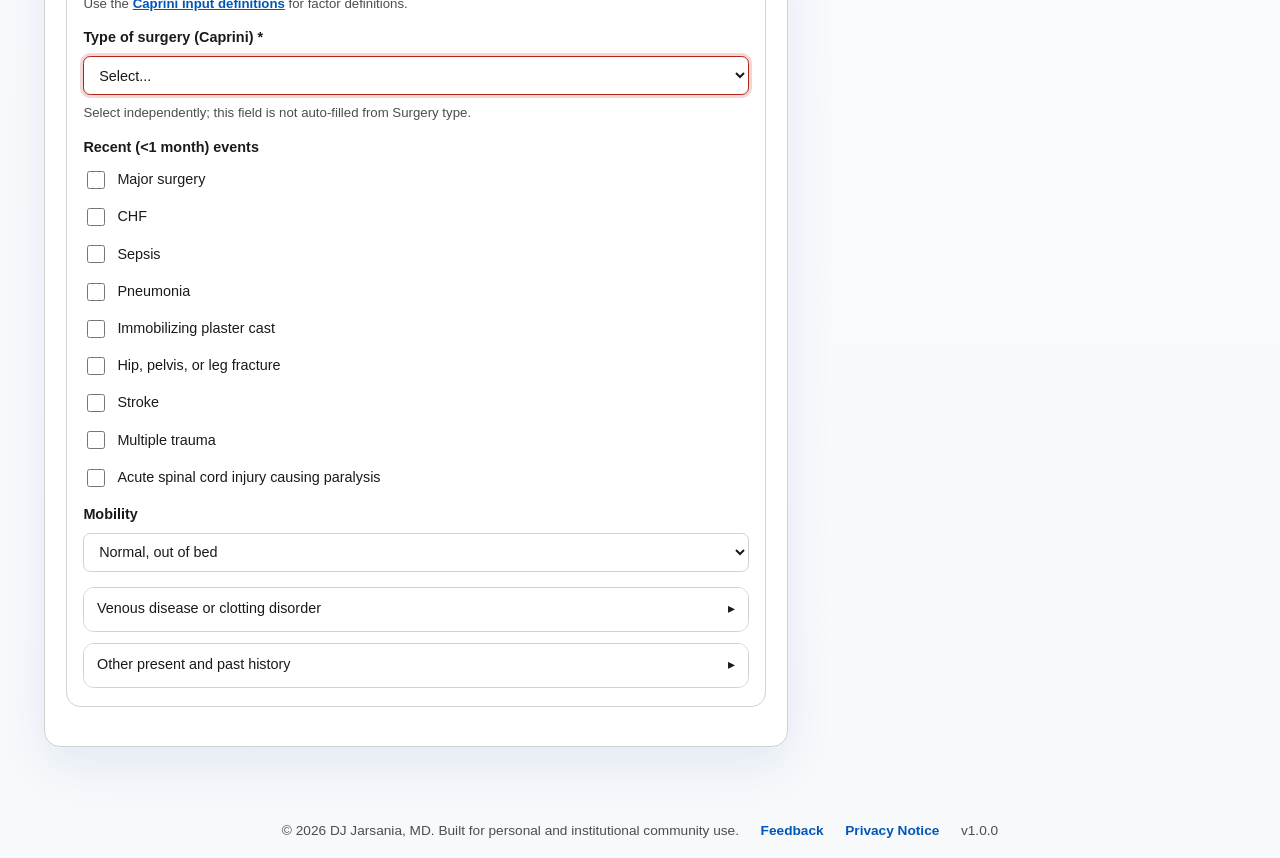
==== commit e0beb58d: "Beta-test ready" ====
--- a/index.html
+++ b/index.html
@@ -1,209 +1,319 @@
 <!DOCTYPE html>
-<html lang="en">
+<html lang="en" data-text-size="default" data-contrast="standard">
   <head>
     <meta charset="UTF-8" />
     <meta name="viewport" content="width=device-width, initial-scale=1.0" />
-    <meta name="description" content="Static perioperative risk calculator for RCRI, Gupta, DASI, ARISCAT, STOP-BANG, and Caprini scores." />
+    <meta name="description" content="Static perioperative risk calculator for RCRI, Gupta MICA, DASI, ARISCAT, STOP-BANG, and Caprini scores." />
     <title>Perioperative Risk Calculator</title>
+    <script>
+      (function () {
+        try {
+          var size = window.localStorage.getItem('periopcalc.textSize');
+          var contrast = window.localStorage.getItem('periopcalc.highContrast');
+          document.documentElement.dataset.textSize = ['smallest', 'smaller', 'default', 'larger', 'largest'].indexOf(size) !== -1 ? size : 'default';
+          document.documentElement.dataset.contrast = contrast === 'true' ? 'high' : 'standard';
+        } catch (error) {
+          document.documentElement.dataset.textSize = 'default';
+          document.documentElement.dataset.contrast = 'standard';
+        }
+      }());
+    </script>
     <link rel="stylesheet" href="style.css" />
   </head>
   <body>
     <header>
       <div class="brand">
-        <h1>Perioperative Risk Calculator</h1>
+        <div class="title-row">
+          <h1>Perioperative Risk Calculator</h1>
+          <div class="display-controls" aria-label="Display settings">
+            <div class="text-size-control" role="group" aria-label="Text size controls">
+              <span class="display-label">Text</span>
+              <button id="textSizeDecrease" class="display-btn" type="button" aria-label="Decrease text size" title="Decrease text size"><span aria-hidden="true">A&minus;</span></button>
+              <button id="textSizeReset" class="display-btn display-btn-reset" type="button" aria-label="Reset text size" title="Reset text size"><span aria-hidden="true">Reset</span></button>
+              <button id="textSizeIncrease" class="display-btn" type="button" aria-label="Increase text size" title="Increase text size"><span aria-hidden="true">A+</span></button>
+            </div>
+            <button id="contrastToggle" class="display-btn contrast-toggle" type="button" aria-pressed="false" title="Toggle high contrast">High Contrast</button>
+          </div>
+        </div>
         <p>All-in-one static app for RCRI, Gupta, DASI, ARISCAT, STOP-BANG, and Caprini.</p>
+        <p id="displayPreferenceStatus" class="sr-only" aria-live="polite" aria-atomic="true"></p>
       </div>
       <div class="badge">Designed for PC + mobile</div>
     </header>
 
     <main>
+      <section class="clinical-disclaimer" role="note" aria-label="Clinical use disclaimer">
+        <span class="disclaimer-title">Clinical use disclaimer:</span>
+        <span class="disclaimer-text">This tool is for <strong>educational and reference purposes only</strong> and does <strong>not</strong> replace clinical judgment, local institutional policy, or a comprehensive preoperative assessment by a qualified clinician. Verify all inputs and interpret results in the full clinical context before making perioperative decisions.</span>
+      </section>
+
+      <noscript>
+        <section class="app-error" role="alert">
+          This calculator requires JavaScript. Enable JavaScript in your browser to use the scoring tools.
+        </section>
+      </noscript>
+
+      <section id="appError" class="app-error" role="alert" hidden>
+        A calculation error occurred. Check the inputs and refresh the page if the problem persists.
+      </section>
+
       <section class="intro-card">
-        <p>Enter the patient and surgery information below. Scores update automatically for each risk calculator. This tool is for general reference only and not a replacement for clinical judgment. See <a href="README.html" target="_blank" rel="noopener noreferrer" aria-label="Open documentation" title="Open documentation">Documentation</a> for calculator details. If additional risk stratification is needed, follow the <a href="https://riskcalculator.facs.org/RiskCalculator/PatientInfo.jsp" target="_blank" rel="noopener noreferrer" aria-label="Open the full NSQIP ACS Risk Calculator" title="Open the full NSQIP ACS Risk Calculator">full NSQIP ACS calculator</a>.</p>
+        <p>Enter the patient and surgery information below. Scores update automatically for each risk calculator. See <a href="README.html" target="_blank" rel="noopener noreferrer" aria-label="Open documentation" title="Open documentation">Documentation</a> for calculator details. If additional risk stratification is needed, follow the <a href="https://riskcalculator.facs.org/RiskCalculator/PatientInfo.jsp" target="_blank" rel="noopener noreferrer" aria-label="Open the full NSQIP ACS Risk Calculator" title="Open the full NSQIP ACS Risk Calculator">full NSQIP ACS calculator <span aria-label="opens in new tab">&#8599;</span></a>.</p>
       </section>
 
-      <section class="calculator-grid">
-        <article class="panel inputs">
-          <h2>Patient &amp; Surgery Inputs</h2>
-          <div id="validationMessage" class="validation-message" role="status" aria-live="polite"></div>
-
-          <div class="field-row">
-            <label for="age">Age</label>
-            <input id="age" type="number" min="18" max="120" />
-          </div>
-
-          <div class="field-row">
-            <label for="sex">Sex</label>
-            <select id="sex">
-              <option value="">Select...</option>
-              <option value="male">Male</option>
-              <option value="female">Female</option>
-            </select>
-          </div>
-
-          <div class="field-row">
-            <label for="asa">ASA Class</label>
-            <select id="asa">
-              <option value="">Select...</option>
-              <option value="1">1</option>
-              <option value="2">2</option>
-              <option value="3">3</option>
-              <option value="4">4</option>
-              <option value="5">5</option>
-            </select>
-          </div>
-
-          <div class="field-row">
-            <label for="functionalStatus">Functional status</label>
-            <select id="functionalStatus">
-              <option value="">Select...</option>
-              <option value="independent">Independent</option>
-              <option value="partiallyDependent">Partially dependent</option>
-              <option value="totallyDependent">Totally dependent</option>
-            </select>
-          </div>
-
-          <div class="field-row">
-            <label for="bmi">BMI (kg/m²)</label>
-            <input id="bmi" type="number" min="10" max="80" step="0.1" />
-          </div>
-
-          <div class="field-row">
-            <label for="neck">Neck circumference (cm)</label>
-            <input id="neck" type="number" value="35" min="20" max="60" step="0.1" />
-          </div>
-
-          <div class="field-row">
-            <label for="creatinine">Creatinine (mg/dL)</label>
-            <input id="creatinine" type="number" min="0" max="10" step="0.1" />
-          </div>
-
-          <div class="field-row">
-            <label for="surgeryType">Surgery type</label>
-            <select id="surgeryType">
-              <option value="">Select...</option>
-              <option value="general">General / low risk</option>
-              <option value="upperAbdominal">Upper abdominal</option>
-              <option value="intraperitoneal">Intraperitoneal</option>
-              <option value="intrathoracic">Intrathoracic</option>
-              <option value="vascular">Vascular</option>
-              <option value="orthopedic">Orthopedic</option>
-              <option value="headNeck">Head/neck</option>
-              <option value="neurologic">Neurosurgery</option>
-            </select>
-          </div>
-
-          <div class="field-row">
-            <label for="surgeryDuration">Estimated duration</label>
-            <select id="surgeryDuration">
-              <option value="">Select...</option>
-              <option value="short">< 2 hours</option>
-              <option value="medium">2-3 hours</option>
-              <option value="long">> 3 hours</option>
-            </select>
-          </div>
-
-          <div class="field-row checkbox-row">
-            <label><input id="emergency" type="checkbox" /> Emergency surgery</label>
-          </div>
-
-          <h3>Cardiac Risk</h3>
-
-          <div class="field-row checkbox-row">
-            <label><input id="ischemicHeartDisease" type="checkbox" /> Ischemic heart disease</label>
-          </div>
-          <div class="field-row checkbox-row">
-            <label><input id="heartFailure" type="checkbox" /> History of CHF</label>
-          </div>
-          <div class="field-row checkbox-row">
-            <label><input id="cerebrovascular" type="checkbox" /> Cerebrovascular disease / TIA</label>
-          </div>
-          <div class="field-row checkbox-row">
-            <label><input id="insulinDiabetes" type="checkbox" /> Insulin-dependent diabetes</label>
-          </div>
-
-          <h3>Pulmonary &amp; Infection</h3>
-          <div class="field-row checkbox-row">
-            <label><input id="recentRespInfection" type="checkbox" /> Respiratory infection in last month</label>
-          </div>
-          <div class="field-row">
-            <label for="spO2">Preoperative SpO₂</label>
-            <select id="spO2">
-              <option value="">Select...</option>
-              <option value=">=96">≥96%</option>
-              <option value="91-95">91–95%</option>
-              <option value="<=90">≤90%</option>
-            </select>
-          </div>
-          <div class="field-row checkbox-row">
-            <label><input id="preopAnemia" type="checkbox" /> Hb ≤ 10 g/dL</label>
-          </div>
-
-          <h3>Sleep Apnea / STOP-BANG</h3>
-          <div class="field-row checkbox-row">
-            <label><input id="snoring" type="checkbox" /> Loud snoring</label>
-          </div>
-          <div class="field-row checkbox-row">
-            <label><input id="tired" type="checkbox" /> Daytime tiredness</label>
-          </div>
-          <div class="field-row checkbox-row">
-            <label><input id="observedApnea" type="checkbox" /> Observed apnea</label>
-          </div>
-          <div class="field-row checkbox-row">
-            <label><input id="hypertension" type="checkbox" /> Hypertension</label>
-          </div>
-        </article>
-
-        <article class="panel results">
-          <h2>Results</h2>
-          <div class="result-grid">
-            <section class="result-card">
-              <h3>RCRI</h3>
-              <p><strong id="rcriScore">0</strong> points</p>
-              <p id="rcriText">Low risk</p>
-            </section>
-            <section class="result-card">
-              <h3>Gupta MICA</h3>
-              <p><strong id="guptaScore">0%</strong></p>
-              <p id="guptaText">Estimated risk of MI/cardiac arrest</p>
-            </section>
-            <section class="result-card">
-              <h3>DASI</h3>
-              <p><strong id="dasiPoints">0</strong> points</p>
-              <p><strong id="dasiMets">0.00</strong> METs</p>
-            </section>
-            <section class="result-card">
-              <h3>ARISCAT</h3>
-              <p><strong id="ariscatScore">0</strong></p>
-              <p id="ariscatText">Risk category</p>
-              <p id="ariscatPct">0% PPC risk</p>
-            </section>
-            <section class="result-card">
-              <h3>STOP-BANG</h3>
-              <p><strong id="stopbangScore">0</strong>/8</p>
-              <p id="stopbangText">Sleep apnea risk</p>
-            </section>
-            <section class="result-card">
-              <h3>Caprini</h3>
-              <p><strong id="capriniScore">0</strong> points</p>
-              <p id="capriniPercent">0% risk</p>
-              <p id="capriniText">VTE risk category</p>
-            </section>
-          </div>
-        </article>
-      </section>
+      <form id="riskForm" novalidate>
+        <section class="calculator-grid">
+          <article class="panel inputs" aria-labelledby="inputsHeading">
+            <h2 id="inputsHeading">Patient &amp; Surgery Inputs</h2>
+            <div id="validationMessage" class="validation-message" role="status" aria-live="polite" aria-atomic="true"></div>
+
+            <fieldset>
+              <legend>Basic Information</legend>
+
+              <div class="field-row">
+                <label for="age">Age <span aria-label="required">*</span></label>
+                <input id="age" name="age" type="number" min="18" max="120" step="1" inputmode="numeric" required aria-required="true" />
+              </div>
+
+              <div class="field-row">
+                <label for="sex">Sex <span aria-label="required">*</span></label>
+                <select id="sex" name="sex" required aria-required="true">
+                  <option value="">Select...</option>
+                  <option value="male">Male</option>
+                  <option value="female">Female</option>
+                </select>
+              </div>
+
+              <div class="field-row">
+                <label for="asa">ASA Class <span aria-label="required">*</span></label>
+                <select id="asa" name="asa" required aria-required="true" aria-describedby="asa-help">
+                  <option value="">Select...</option>
+                  <option value="1">1</option>
+                  <option value="2">2</option>
+                  <option value="3">3</option>
+                  <option value="4">4</option>
+                  <option value="5">5</option>
+                </select>
+                <small id="asa-help">American Society of Anesthesiologists physical status classification.</small>
+              </div>
+
+              <div class="field-row">
+                <label for="functionalStatus">Functional status <span aria-label="required">*</span></label>
+                <select id="functionalStatus" name="functionalStatus" required aria-required="true" aria-describedby="fs-help">
+                  <option value="">Select...</option>
+                  <option value="independent">Independent</option>
+                  <option value="partiallyDependent">Partially dependent</option>
+                  <option value="totallyDependent">Totally dependent</option>
+                </select>
+                <small id="fs-help">Can the patient perform daily activities and self-care without assistance?</small>
+              </div>
+            </fieldset>
+
+            <fieldset>
+              <legend>Anthropometric Measurements</legend>
+
+              <div class="field-row">
+                <label for="bmi">BMI (kg/m&sup2;) <span aria-label="required">*</span></label>
+                <input id="bmi" name="bmi" type="number" min="10" max="80" step="0.1" inputmode="decimal" required aria-required="true" aria-describedby="bmi-help" />
+                <small id="bmi-help">Used for STOP-BANG and Caprini scoring.</small>
+              </div>
+
+              <div class="field-row">
+                <label for="neck">Neck circumference (cm) <span aria-label="required">*</span></label>
+                <input id="neck" name="neck" type="number" min="20" max="60" step="0.1" inputmode="decimal" required aria-required="true" aria-describedby="neck-help" />
+                <small id="neck-help">Used for STOP-BANG screening. Enter the measured neck circumference; no default value is assumed.</small>
+              </div>
+
+              <div class="field-row">
+                <label for="creatinine">Creatinine (mg/dL) <span aria-label="required">*</span></label>
+                <input id="creatinine" name="creatinine" type="number" min="0" max="10" step="0.1" inputmode="decimal" required aria-required="true" aria-describedby="creatinine-help" />
+                <small id="creatinine-help">Used by RCRI and Gupta MICA.</small>
+              </div>
+            </fieldset>
+
+            <fieldset>
+              <legend>Surgery Information</legend>
+
+              <div class="field-row">
+                <label for="surgeryType">RCRI surgery category <span aria-label="required">*</span></label>
+                <select id="surgeryType" name="surgeryType" required aria-required="true" aria-describedby="surgery-type-help">
+                  <option value="">Select...</option>
+                  <option value="rcriLowRisk">No RCRI high-risk feature</option>
+                  <option value="rcriHighRisk">Intraperitoneal, intrathoracic, or suprainguinal vascular surgery</option>
+                </select>
+                <small id="surgery-type-help">Used only by RCRI. ARISCAT, Gupta MICA, and Caprini procedure categories are entered separately below.</small>
+              </div>
+
+              <div class="field-row">
+                <label for="guptaProcedureType">Procedure type (Gupta MICA) <span aria-label="required">*</span></label>
+                <select id="guptaProcedureType" name="guptaProcedureType" required aria-required="true" aria-describedby="gupta-procedure-help">
+                  <option value="">Select...</option>
+                  <option value="anorectal">Anorectal</option>
+                  <option value="aortic">Aortic</option>
+                  <option value="bariatric">Bariatric</option>
+                  <option value="brain">Brain</option>
+                  <option value="breast">Breast</option>
+                  <option value="cardiac">Cardiac</option>
+                  <option value="ent">ENT (except thyroid/parathyroid)</option>
+                  <option value="foregutHpb">Foregut or hepatopancreatobiliary</option>
+                  <option value="gallbladderAppendixAdrenalSpleen">Gallbladder, appendix, adrenal, or spleen</option>
+                  <option value="hernia">Hernia (ventral, inguinal, femoral)</option>
+                  <option value="intestinal">Intestinal</option>
+                  <option value="neck">Neck (thyroid/parathyroid)</option>
+                  <option value="obGyn">Obstetric/gynecologic</option>
+                  <option value="orthopedic">Orthopedic and non-vascular extremity</option>
+                  <option value="otherAbdominal">Other abdominal</option>
+                  <option value="peripheralVascular">Peripheral vascular</option>
+                  <option value="skin">Skin</option>
+                  <option value="spine">Spine</option>
+                  <option value="nonEsophagealThoracic">Non-esophageal thoracic</option>
+                  <option value="vein">Vein</option>
+                  <option value="urology">Urology</option>
+                </select>
+                <small id="gupta-procedure-help">Used only by Gupta MICA; select the closest standard procedure category rather than inferring from RCRI or ARISCAT surgery fields.</small>
+              </div>
+
+              <div class="field-row">
+                <label for="ariscatIncision">ARISCAT surgical incision/location <span aria-label="required">*</span></label>
+                <select id="ariscatIncision" name="ariscatIncision" required aria-required="true" aria-describedby="ariscat-incision-help">
+                  <option value="">Select...</option>
+                  <option value="peripheral">Peripheral or other non-thoracic/non-upper-abdominal incision</option>
+                  <option value="upperAbdominal">Upper abdominal incision</option>
+                  <option value="intrathoracic">Intrathoracic incision</option>
+                </select>
+                <small id="ariscat-incision-help">Used only by ARISCAT pulmonary-risk scoring.</small>
+              </div>
+
+              <div class="field-row">
+                <label for="surgeryDuration">Estimated duration <span aria-label="required">*</span></label>
+                <select id="surgeryDuration" name="surgeryDuration" required aria-required="true">
+                  <option value="">Select...</option>
+                  <option value="short">&lt; 2 hours</option>
+                  <option value="medium">2-3 hours</option>
+                  <option value="long">&gt; 3 hours</option>
+                </select>
+              </div>
+
+              <div class="field-row checkbox-row">
+                <label><input id="emergency" name="emergency" type="checkbox" /> Emergency surgery</label>
+              </div>
+            </fieldset>
+
+            <fieldset>
+              <legend>Cardiac Risk Factors</legend>
+
+              <div class="field-row checkbox-row">
+                <label><input id="ischemicHeartDisease" name="ischemicHeartDisease" type="checkbox" /> Ischemic heart disease</label>
+              </div>
+              <div class="field-row checkbox-row">
+                <label><input id="heartFailure" name="heartFailure" type="checkbox" /> History of CHF</label>
+              </div>
+              <div class="field-row checkbox-row">
+                <label><input id="cerebrovascular" name="cerebrovascular" type="checkbox" /> Cerebrovascular disease / TIA</label>
+              </div>
+              <div class="field-row checkbox-row">
+                <label><input id="insulinDiabetes" name="insulinDiabetes" type="checkbox" /> Insulin-dependent diabetes</label>
+              </div>
+            </fieldset>
+
+            <fieldset>
+              <legend>Pulmonary &amp; Infection</legend>
+              <div class="field-row checkbox-row">
+                <label><input id="recentRespInfection" name="recentRespInfection" type="checkbox" /> Respiratory infection in last month</label>
+              </div>
+              <div class="field-row">
+                <label for="spO2">Preoperative SpO<sub>2</sub> <span aria-label="required">*</span></label>
+                <select id="spO2" name="spO2" required aria-required="true">
+                  <option value="">Select...</option>
+                  <option value="ge96">&ge;96%</option>
+                  <option value="91-95">91-95%</option>
+                  <option value="le90">&le;90%</option>
+                </select>
+              </div>
+              <div class="field-row checkbox-row">
+                <label><input id="preopAnemia" name="preopAnemia" type="checkbox" /> Hb &le; 10 g/dL</label>
+              </div>
+            </fieldset>
+
+            <fieldset>
+              <legend>Sleep Apnea / STOP-BANG Screening</legend>
+              <div class="field-row checkbox-row">
+                <label><input id="snoring" name="snoring" type="checkbox" /> Loud snoring</label>
+              </div>
+              <div class="field-row checkbox-row">
+                <label><input id="tired" name="tired" type="checkbox" /> Daytime tiredness</label>
+              </div>
+              <div class="field-row checkbox-row">
+                <label><input id="observedApnea" name="observedApnea" type="checkbox" /> Observed apnea</label>
+              </div>
+              <div class="field-row checkbox-row">
+                <label><input id="hypertension" name="hypertension" type="checkbox" /> Hypertension</label>
+              </div>
+            </fieldset>
+          </article>
+
+          <article class="panel results" aria-labelledby="resultsHeading">
+            <div class="results-header">
+              <h2 id="resultsHeading">Results</h2>
+              <div class="export-control">
+                <button id="exportButton" class="export-btn" type="button" aria-describedby="exportStatus exportPreview" aria-label="Copy risk assessment results to clipboard">📋 Copy Results</button>
+                <div class="export-preview" id="exportPreview" role="tooltip" aria-label="Copy preview">
+                  <strong>Copy preview</strong>
+                  <div id="exportPreviewText" class="copy-preview-content"></div>
+                </div>
+              </div>
+            </div>
+            <div id="exportStatus" class="copy-status" role="status" aria-live="polite" aria-atomic="true"></div>
+
+            <div class="result-grid">
+              <section class="result-card">
+                <h3>RCRI</h3>
+                <p><strong id="rcriScore">&mdash;</strong> points</p>
+                <p id="rcriText">Incomplete inputs</p>
+              </section>
+              <section class="result-card">
+                <h3>Gupta MICA</h3>
+                <p><strong id="guptaScore">&mdash;</strong></p>
+                <p id="guptaText">Incomplete inputs</p>
+              </section>
+              <section class="result-card">
+                <h3>DASI</h3>
+                <p><strong id="dasiPoints">&mdash;</strong> points</p>
+                <p><strong id="dasiMets">&mdash;</strong> METs</p>
+                <p id="dasiText">Select activities to estimate METs.</p>
+              </section>
+              <section class="result-card">
+                <h3>ARISCAT</h3>
+                <p><strong id="ariscatScore">&mdash;</strong> points</p>
+                <p id="ariscatText">Incomplete inputs</p>
+                <p id="ariscatPct"></p>
+              </section>
+              <section class="result-card">
+                <h3>STOP-BANG</h3>
+                <p><strong id="stopbangScore">&mdash;</strong>/8</p>
+                <p id="stopbangText">Incomplete inputs</p>
+              </section>
+              <section class="result-card">
+                <h3>Caprini</h3>
+                <p><strong id="capriniScore">&mdash;</strong> points</p>
+                <p id="capriniPercent"></p>
+                <p id="capriniText">Incomplete inputs</p>
+              </section>
+            </div>
+          </article>
+        </section>
+      </form>
     </main>
 
+    <footer class="site-footer" role="contentinfo">
+      <div class="footer-section">&copy; 2026 DJ Jarsania, MD. Built for personal and institutional community use.</div>
+      <nav class="footer-section footer-links" aria-label="Footer links">
+        <a href="mailto:jarsania.dhairya@mayo.edu?subject=Feedback%20for%20PeriopCalc_AIO" title="Send feedback">Feedback</a>
+        <a href="privacy.html" target="_blank" rel="noopener noreferrer" aria-label="Open Privacy Notice in a new window" title="Open Privacy Notice in a new window">Privacy Notice</a>
+      </nav>
+      <div class="footer-section">v1.0.0</div>
+    </footer>
+    <script src="display-preferences.js"></script>
     <script src="script.js"></script>
-
-    <footer class="site-footer" role="contentinfo">
-      <p>@ 2026 DJ Jarsania, MD. Built for personal and institutional community use.</p>
-      <p class="meta">
-        <a href="mailto:jarsania.dhairya@mayo.edu?subject=Feedback%20for%20PeriopCalc_AIO" title="Send feedback">Feedback</a>
-        ·
-        <a href="privacy.html" title="Privacy Notice">Privacy Notice</a>
-        ·
-        v1.0.0
-      </p>
-    </footer>
   </body>
 </html>
--- a/style.css
+++ b/style.css
@@ -1,84 +1,379 @@
 :root {
   color-scheme: light;
-  --bg: #f4f7fb;
+  --bg: #f7f9fb;
+  --bg-soft: #eef5fb;
   --panel: #ffffff;
-  --panel-alt: #eef3f8;
-  --text: #172033;
-  --muted: #556177;
-  --border: #d6dce8;
-  --primary: #2164f4;
-  --success: #178c4e;
-  --warning: #d18300;
-  --danger: #c02f1d;
-  --radius: 18px;
-  font-family: Inter, system-ui, -apple-system, BlinkMacSystemFont, "Segoe UI", sans-serif;
+  --panel-alt: #f1f6fc;
+  --text: #1a1a1a;
+  --muted: #4d4d4d;
+  --border: #d2d2d2;
+  --primary: #0057b8;
+  --primary-dark: #003da5;
+  --primary-soft: #e7f1ff;
+  --primary-hover: #009cde;
+  --link: #0057b8;
+  --button-text: #ffffff;
+  --input-bg: #ffffff;
+  --input-text: #1a1a1a;
+  --success: #0b6b3a;
+  --warning-bg: #fff7e5;
+  --warning-text: #4d2c00;
+  --warning-border: #b86e00;
+  --danger: #b42318;
+  --danger-bg: #fff1f0;
+  --focus: #0070be;
+  --shadow: 0 18px 50px rgba(0, 61, 165, 0.09);
+  --radius: 16px;
+  font-family: Arial, "Helvetica Neue", Helvetica, sans-serif;
+}
+
+html {
+  font-size: 90%;
+}
+
+html[data-text-size="smallest"] {
+  font-size: 70%;
+}
+
+html[data-text-size="smaller"] {
+  font-size: 80%;
+}
+
+html[data-text-size="default"] {
+  font-size: 90%;
+}
+
+html[data-text-size="larger"] {
+  font-size: 100%;
+}
+
+html[data-text-size="largest"] {
+  font-size: 110%;
+}
+
+html[data-contrast="high"] {
+  color-scheme: dark;
+  --bg: #000000;
+  --bg-soft: #000000;
+  --panel: #000000;
+  --panel-alt: #111111;
+  --text: #ffffff;
+  --muted: #f2f2f2;
+  --border: #ffffff;
+  --primary: #ffd500;
+  --primary-dark: #ffe45c;
+  --primary-soft: #1a1a1a;
+  --primary-hover: #ffffff;
+  --link: #00d4ff;
+  --button-text: #000000;
+  --input-bg: #000000;
+  --input-text: #ffffff;
+  --success: #7dff9d;
+  --warning-bg: #1f1a00;
+  --warning-text: #fff6a6;
+  --warning-border: #ffd500;
+  --danger: #ff8a80;
+  --danger-bg: #240000;
+  --focus: #ffd500;
+  --shadow: none;
 }
 
 * {
   box-sizing: border-box;
 }
 
-html, body {
+html,
+body {
   margin: 0;
   min-height: 100%;
-  background: radial-gradient(circle at top left, #eef6ff 0%, transparent 45%),
-    linear-gradient(180deg, #f9fbff 0%, #f4f7fb 100%);
+  background: radial-gradient(circle at top left, var(--bg-soft) 0%, transparent 42%),
+    linear-gradient(180deg, #ffffff 0%, var(--bg) 100%);
   color: var(--text);
+}
+
+html[data-contrast="high"] body {
+  background: #000000;
 }
 
 body {
   line-height: 1.5;
 }
 
+body,
+button,
+input,
+select,
+textarea {
+  font-family: Arial, "Helvetica Neue", Helvetica, sans-serif;
+}
+
+button,
+input,
+select {
+  font: inherit;
+}
+
 header {
-  padding: 24px 20px 16px;
+  padding: 1.5rem 1.25rem 1rem;
   display: flex;
   flex-wrap: wrap;
   justify-content: space-between;
-  gap: 16px;
+  gap: 1rem;
+  align-items: flex-start;
+  max-width: 78rem;
+  margin: 0 auto;
+}
+
+.brand {
+  flex: 1 1 42rem;
+  min-width: 0;
+}
+
+.title-row {
+  display: flex;
   align-items: center;
+  flex-wrap: wrap;
+  gap: 0.75rem 1rem;
 }
 
 header .brand h1 {
-  margin: 0 0 6px;
-  font-size: clamp(1.7rem, 2.2vw, 2.5rem);
+  margin: 0;
+  color: var(--primary-dark);
+  font-size: clamp(1.7rem, 1.15rem + 2.1vw, 2.7rem);
+  line-height: 1.1;
+  letter-spacing: -0.02em;
+}
+
+html[data-contrast="high"] header .brand h1 {
+  color: var(--primary-dark);
 }
 
 header .brand p {
-  margin: 0;
+  margin: 0.45rem 0 0;
   color: var(--muted);
-  max-width: 62ch;
+  max-width: 68ch;
+}
+
+.display-controls {
+  display: flex;
+  align-items: center;
+  flex-wrap: wrap;
+  gap: 0.25rem;
+}
+
+.text-size-control {
+  display: inline-flex;
+  align-items: center;
+  gap: 0.125rem;
+  padding: 0.125rem;
+  border: 1px solid var(--border);
+  border-radius: 999px;
+  background: var(--panel);
+  box-shadow: 0 0.125rem 0.375rem rgba(0, 61, 165, 0.08);
+}
+
+.display-label {
+  padding: 0 0.25rem;
+  color: var(--muted);
+  font-size: 0.7rem;
+  font-weight: 700;
+}
+
+.display-btn {
+  position: relative;
+  min-height: 1.75rem;
+  min-width: 1.75rem;
+  border: 1px solid var(--primary);
+  border-radius: 999px;
+  background: var(--panel);
+  color: var(--primary-dark);
+  cursor: pointer;
+  font-size: 0.7rem;
+  font-weight: 800;
+  line-height: 1;
+  padding: 0 0.5rem;
+  transition: background-color 120ms ease, color 120ms ease, border-color 120ms ease;
+}
+
+.display-btn::after {
+  content: "";
+  position: absolute;
+  inset: -0.35rem;
+}
+
+.display-btn:hover:not(:disabled) {
+  background: var(--primary-soft);
+}
+
+.display-btn:disabled {
+  cursor: not-allowed;
+  opacity: 0.55;
+}
+
+.display-btn-reset {
+  min-width: 2.4rem;
+}
+
+.contrast-toggle {
+  background: var(--primary);
+  color: var(--button-text);
+  border-color: var(--primary);
+  white-space: nowrap;
+}
+
+.contrast-toggle:hover,
+.contrast-toggle[aria-pressed="true"] {
+  background: var(--primary-dark);
+  color: var(--button-text);
+}
+
+html[data-contrast="high"] .text-size-control {
+  box-shadow: none;
+}
+
+html[data-contrast="high"] .display-btn:not(.contrast-toggle) {
+  color: var(--text);
+  background: #000000;
+  border-color: #ffffff;
+}
+
+html[data-contrast="high"] .display-btn:hover:not(:disabled) {
+  color: #000000;
+  background: #ffd500;
+  border-color: #ffd500;
 }
 
 .badge {
   align-self: flex-start;
-  background: rgba(33, 100, 244, 0.12);
-  color: var(--primary);
+  background: var(--primary-soft);
+  color: var(--primary-dark);
+  border: 1px solid rgba(0, 87, 184, 0.18);
   border-radius: 999px;
-  padding: 10px 16px;
-  font-weight: 700;
+  padding: 0.625rem 1rem;
+  font-weight: 800;
   font-size: 0.95rem;
 }
 
+html[data-contrast="high"] .badge {
+  color: #000000;
+  background: #ffd500;
+  border-color: #ffd500;
+}
+
 main {
-  padding: 0 20px 32px;
-  max-width: 1240px;
+  padding: 0 1.25rem 2rem;
+  max-width: 78rem;
   margin: 0 auto;
 }
 
-.intro-card {
-  margin: 0 auto 24px;
-  padding: 20px;
+main > section:not(.clinical-disclaimer):not(.intro-card):not(.calculator-grid):not(.panel) {
+  margin: 0 auto 1rem;
+  padding: 1.25rem;
   border-radius: var(--radius);
   background: var(--panel);
   border: 1px solid var(--border);
+}
+
+a {
+  color: var(--link);
+  font-weight: 700;
+}
+
+a:hover {
+  text-decoration-thickness: 0.13em;
+}
+
+:focus-visible {
+  outline: 3px solid var(--focus);
+  outline-offset: 3px;
+}
+
+.sr-only {
+  position: absolute;
+  width: 1px;
+  height: 1px;
+  padding: 0;
+  margin: -1px;
+  overflow: hidden;
+  clip: rect(0, 0, 0, 0);
+  white-space: nowrap;
+  border: 0;
+}
+
+.clinical-disclaimer,
+.app-error,
+.intro-card {
+  margin: 0 auto 1.5rem;
+  padding: 1rem 1.25rem;
+  border-radius: var(--radius);
+  background: var(--panel);
+  border: 1px solid var(--border);
+}
+
+.clinical-disclaimer {
+  display: flex;
+  align-items: flex-start;
+  gap: 0.7rem;
+  margin-bottom: 1rem;
+  background: var(--warning-bg);
+  border-color: var(--warning-border);
+  border-left: 0.4rem solid var(--warning-border);
+  color: var(--warning-text);
+  box-shadow: 0 0.625rem 1.5rem rgba(184, 110, 0, 0.08);
+}
+
+html[data-contrast="high"] .clinical-disclaimer {
+  box-shadow: none;
+}
+
+.clinical-disclaimer::before {
+  content: "!";
+  display: inline-grid;
+  place-items: center;
+  flex: 0 0 auto;
+  width: 1.45em;
+  height: 1.45em;
+  border-radius: 999px;
+  background: var(--warning-border);
+  color: #ffffff;
+  font-weight: 900;
+  line-height: 1;
+}
+
+html[data-contrast="high"] .clinical-disclaimer::before {
+  color: #000000;
+}
+
+.disclaimer-title {
+  flex: 0 0 auto;
+  font-weight: 900;
+  color: inherit;
+}
+
+.disclaimer-text {
+  min-width: 0;
+}
+
+.intro-card p,
+.app-error p {
+  margin: 0;
+}
+
+.app-error {
+  background: var(--danger-bg);
+  border-color: var(--danger);
+  color: var(--danger);
+  font-weight: 800;
+}
+
+.intro-card {
   color: var(--muted);
 }
 
 .calculator-grid {
   display: grid;
-  grid-template-columns: minmax(0, 1.45fr) minmax(360px, 420px);
-  gap: 20px;
+  grid-template-columns: minmax(0, 1.45fr) minmax(22.5rem, 26.25rem);
+  gap: 1.25rem;
   align-items: start;
 }
 
@@ -86,8 +381,8 @@
   background: var(--panel);
   border: 1px solid var(--border);
   border-radius: var(--radius);
-  padding: 24px;
-  box-shadow: 0 18px 50px rgba(14, 29, 72, 0.06);
+  padding: 1.5rem;
+  box-shadow: var(--shadow);
   min-width: 0;
 }
 
@@ -99,7 +394,7 @@
 @media (min-width: 761px) {
   .results {
     position: sticky;
-    top: 20px;
+    top: 1.25rem;
   }
 }
 
@@ -107,27 +402,66 @@
   margin-top: 0;
 }
 
+fieldset {
+  border: 1px solid var(--border);
+  border-radius: 1rem;
+  padding: 1.125rem 1.125rem 0.5rem;
+  margin: 0 0 1.25rem;
+  min-width: 0;
+}
+
+legend {
+  padding: 0 0.5rem;
+  font-weight: 900;
+  color: var(--primary-dark);
+}
+
+html[data-contrast="high"] legend {
+  color: var(--primary-dark);
+}
+
+.help-text,
+.field-row small {
+  color: var(--muted);
+  font-size: 0.92rem;
+}
+
+.subsection-label {
+  margin: 0.5rem 0 0.75rem;
+  font-weight: 900;
+}
+
 .field-row {
   display: grid;
-  gap: 8px;
-  margin-bottom: 16px;
+  gap: 0.5rem;
+  margin-bottom: 1rem;
 }
 
 .field-row label {
-  font-weight: 600;
+  font-weight: 700;
   color: var(--text);
 }
 
 .field-row input[type="number"],
 .field-row select {
   width: 100%;
-  min-height: 44px;
+  min-height: 2.75rem;
   border: 1px solid var(--border);
-  border-radius: 12px;
-  padding: 0 12px;
+  border-radius: 0.5rem;
+  padding: 0 0.75rem;
   font-size: 1rem;
-  color: var(--text);
-  background: #fff;
+  color: var(--input-text);
+  background: var(--input-bg);
+}
+
+.field-row input[type="number"]:focus-visible,
+.field-row select:focus-visible,
+.export-btn:focus-visible,
+.toggle:focus-visible,
+.display-btn:focus-visible {
+  outline: 3px solid var(--focus);
+  outline-offset: 2px;
+  border-color: var(--focus);
 }
 
 .checkbox-row {
@@ -136,89 +470,273 @@
 
 .checkbox-row label {
   display: flex;
-  align-items: center;
-  gap: 10px;
+  align-items: flex-start;
+  gap: 0.625rem;
   color: var(--text);
   font-weight: 500;
 }
 
 .checkbox-row input[type="checkbox"],
 .field-row input[type="checkbox"] {
-  width: 20px;
-  height: 20px;
-  min-width: 20px;
-  min-height: 20px;
+  width: 1.25rem;
+  height: 1.25rem;
+  min-width: 1.25rem;
+  min-height: 1.25rem;
+  margin-top: 0.125rem;
   accent-color: var(--primary);
-}
-
-/* Collapsible subsections for Caprini optional lists */
+  cursor: pointer;
+}
+
+.checkbox-row input[type="checkbox"]:focus-visible,
+.field-row input[type="checkbox"]:focus-visible {
+  outline: 3px solid var(--focus);
+  outline-offset: 3px;
+}
+
 .collapsible {
   border: 1px solid var(--border);
-  border-radius: 12px;
-  padding: 10px 12px;
-  background: #fff;
-  margin-bottom: 12px;
-}
-.collapsible .toggle {
+  border-radius: 0.75rem;
+  padding: 0;
+  background: var(--panel);
+  margin-bottom: 0.75rem;
+  overflow: hidden;
+}
+
+.toggle {
   display: flex;
   justify-content: space-between;
   align-items: center;
   cursor: pointer;
-  gap: 10px;
-  font-weight: 700;
-}
+  gap: 0.625rem;
+  font-weight: 900;
+  width: 100%;
+  border: 0;
+  background: var(--panel);
+  color: var(--text);
+  text-align: left;
+  padding: 0.75rem 0.875rem;
+  font: inherit;
+}
+
+.toggle:hover {
+  background: var(--panel-alt);
+}
+
 .collapsible .content {
-  margin-top: 8px;
-}
-.collapsed .content {
+  margin-top: 0;
+  padding: 0.75rem 0.875rem 0.125rem;
+  border-top: 1px solid var(--border);
+}
+
+.validation-message {
+  background: var(--warning-bg);
+  color: var(--warning-text);
+  border: 1px solid var(--warning-border);
+  border-radius: 0.625rem;
+  padding: 0.625rem 0.875rem;
+  margin-bottom: 0.875rem;
+  font-size: 0.96rem;
+  font-weight: 800;
+}
+
+.validation-message:empty {
   display: none;
 }
-.validation-message {
-  background: rgba(255, 171, 0, 0.12);
-  color: #975500;
-  border: 1px solid rgba(255, 171, 0, 0.4);
-  border-radius: 10px;
-  padding: 10px 14px;
-  margin-bottom: 14px;
-  font-size: 0.96rem;
-}
+
 input.invalid,
 select.invalid {
   border-color: var(--danger);
-  box-shadow: 0 0 0 3px rgba(255, 171, 0, 0.16);
-}
+  box-shadow: 0 0 0 3px rgba(180, 35, 24, 0.18);
+}
+
+html[data-contrast="high"] input.invalid,
+html[data-contrast="high"] select.invalid {
+  box-shadow: 0 0 0 3px var(--danger);
+}
+
 .caprini-warning {
   color: var(--danger);
-  font-weight: 700;
-  margin-bottom: 8px;
+  background: var(--danger-bg);
+  border-left: 0.25rem solid var(--danger);
+  border-radius: 0.5rem;
+  font-weight: 900;
+  margin: 0.75rem 0;
+  padding: 0.625rem 0.75rem;
+}
+
+.results-header {
+  display: flex;
+  justify-content: space-between;
+  align-items: flex-start;
+  gap: 0.75rem;
+  margin-bottom: 0.75rem;
+}
+
+.results-header h2 {
+  margin-bottom: 0;
+}
+
+.export-control {
+  position: relative;
+  display: inline-flex;
+  align-items: flex-start;
+  justify-content: flex-end;
+}
+
+.export-btn {
+  border: 2px solid var(--primary);
+  border-radius: 999px;
+  background: var(--primary);
+  color: var(--button-text);
+  min-height: 2.625rem;
+  padding: 0 1rem;
+  font-weight: 900;
+  cursor: pointer;
+  white-space: nowrap;
+}
+
+.export-btn:hover {
+  background: var(--primary-hover);
+  border-color: var(--primary-hover);
+}
+
+.export-preview {
+  display: none;
+  position: absolute;
+  right: 0;
+  top: calc(100% + 0.625rem);
+  z-index: 20;
+  width: min(35rem, 82vw);
+  max-height: 26rem;
+  overflow: auto;
+  padding: 0.875rem;
+  border: 1px solid var(--border);
+  border-radius: 0.875rem;
+  background: var(--panel);
+  color: var(--text);
+  box-shadow: 0 18px 45px rgba(0, 61, 165, 0.18);
+}
+
+html[data-contrast="high"] .export-preview {
+  box-shadow: none;
+}
+
+.export-preview strong {
+  display: block;
+  margin-bottom: 0.5rem;
+}
+
+.copy-preview-content {
+  margin: 0;
+  font-family: inherit;
+  font-size: 0.9rem;
+  line-height: 1.45;
+}
+
+.copy-preview-content div {
+  margin: 0;
+}
+
+.copy-preview-content .preview-section {
+  margin-top: 0.375rem;
+}
+
+.copy-preview-content .preview-subitem {
+  padding-left: 1.75rem;
+}
+
+@media (hover: hover) and (pointer: fine) {
+  .export-control:hover .export-preview,
+  .export-control:focus-within .export-preview {
+    display: block;
+  }
+}
+
+.copy-status {
+  min-height: 1.3em;
+  color: var(--success);
+  font-weight: 900;
+  margin: 0 0 0.75rem;
+}
+
+.copy-status-error {
+  color: var(--danger);
 }
 
 .result-grid {
   display: grid;
   grid-template-columns: repeat(2, minmax(0, 1fr));
-  gap: 16px;
+  gap: 1rem;
 }
 
 .result-card {
   background: var(--panel-alt);
-  border-radius: 18px;
-  padding: 18px;
-  min-height: 112px;
+  border: 1px solid transparent;
+  border-radius: 1rem;
+  padding: 1.125rem;
+  min-height: 7rem;
+}
+
+html[data-contrast="high"] .result-card {
+  border-color: var(--border);
 }
 
 .result-card h3 {
-  margin: 0 0 10px;
+  margin: 0 0 0.625rem;
+  color: var(--primary-dark);
   font-size: 1rem;
+  line-height: 1.2;
+}
+
+html[data-contrast="high"] .result-card h3 {
+  color: var(--text);
 }
 
 .result-card p {
-  margin: 6px 0;
+  margin: 0.375rem 0;
 }
 
 .result-card strong {
+  display: inline-block;
+  margin-bottom: 0.375rem;
+  color: var(--text);
   font-size: 1.55rem;
-  display: inline-block;
-  margin-bottom: 6px;
+  line-height: 1.1;
+}
+
+@media (min-width: 1024px) {
+  main,
+  header {
+    max-width: min(96vw, 96rem);
+  }
+
+  .calculator-grid {
+    grid-template-columns: minmax(0, 1fr) minmax(clamp(23rem, 31vw, 35rem), clamp(23rem, 33vw, 35rem));
+    gap: clamp(1.25rem, 2vw, 2.25rem);
+  }
+
+  .results {
+    font-size: clamp(0.95rem, 0.76rem + 0.32vw, 1.12rem);
+    padding: clamp(1.25rem, 0.9rem + 0.8vw, 2rem);
+  }
+
+  .results .result-grid {
+    grid-template-columns: repeat(auto-fit, minmax(clamp(9.75rem, 12vw, 13.5rem), 1fr));
+    gap: clamp(0.75rem, 0.65rem + 0.45vw, 1.25rem);
+  }
+
+  .results .result-card {
+    padding: clamp(0.9rem, 0.7rem + 0.65vw, 1.5rem);
+    min-height: clamp(6.75rem, 7vw, 9rem);
+  }
+
+  .results .result-card h3 {
+    font-size: clamp(0.95rem, 0.85rem + 0.25vw, 1.1rem);
+  }
+
+  .results .result-card strong {
+    font-size: clamp(1.35rem, 1rem + 0.95vw, 2.1rem);
+  }
 }
 
 @media (max-width: 760px) {
@@ -226,6 +744,16 @@
     grid-template-columns: 1fr;
   }
 
+  .results-header {
+    align-items: stretch;
+    flex-direction: column;
+  }
+
+  .export-control,
+  .export-btn {
+    width: 100%;
+  }
+
   .result-grid {
     grid-template-columns: 1fr;
   }
@@ -233,38 +761,151 @@
 
 @media (max-width: 620px) {
   header {
-    padding: 18px 16px 12px;
-  }
-
-  .panel {
-    padding: 18px;
+    padding: 1.125rem 1rem 0.75rem;
+  }
+
+  .title-row {
+    align-items: flex-start;
+    flex-direction: column;
+  }
+
+  .display-controls {
+    width: auto;
+  }
+
+  .text-size-control,
+  .contrast-toggle {
+    width: auto;
+  }
+
+  .text-size-control {
+    justify-content: flex-start;
+  }
+
+  .display-btn {
+    flex: 0 0 auto;
+  }
+
+  main {
+    padding: 0 0.875rem 1.75rem;
+  }
+
+  .panel,
+  main > section:not(.clinical-disclaimer):not(.intro-card):not(.calculator-grid):not(.panel) {
+    padding: 1.125rem;
+  }
+
+  fieldset {
+    padding: 1rem 0.875rem 0.375rem;
   }
 
   .field-row {
-    margin-bottom: 14px;
+    margin-bottom: 0.875rem;
+  }
+
+  .clinical-disclaimer {
+    flex-wrap: wrap;
+  }
+
+  .disclaimer-title {
+    flex-basis: calc(100% - 2.3rem);
   }
 }
 
 .site-footer {
-  margin-top: 32px;
-  padding: 18px 20px;
-  text-align: center;
+  max-width: 78rem;
+  margin: 2rem auto 0;
+  padding: 1.125rem 1.25rem;
   color: var(--muted);
   font-size: 0.95rem;
-}
-
-.site-footer p {
-  margin: 6px 0;
+  display: flex;
+  flex-wrap: wrap;
+  justify-content: center;
+  align-items: center;
+  gap: 0.75rem 1.5rem;
+  text-align: center;
+}
+
+.footer-section {
+  margin: 0;
+}
+
+.footer-links {
+  display: inline-flex;
+  flex-wrap: wrap;
+  justify-content: center;
+  align-items: center;
+  gap: 0.75rem 1.5rem;
 }
 
 .site-footer a {
-  color: var(--primary);
+  color: var(--link);
   text-decoration: none;
-  margin: 0 8px;
-  font-weight: 600;
-}
-
-.site-footer .meta {
-  color: var(--muted);
-  font-size: 0.9rem;
-}
+  margin: 0;
+  font-weight: 700;
+}
+
+.site-footer a:hover {
+  text-decoration: underline;
+}
+
+@media (max-width: 620px) {
+  .site-footer {
+    flex-direction: column;
+    gap: 0.625rem;
+  }
+}
+
+@media print {
+  html,
+  body {
+    background: #ffffff !important;
+    color: #000000;
+    font-size: 100%;
+  }
+
+  header,
+  .clinical-disclaimer,
+  .intro-card,
+  .app-error,
+  .inputs,
+  .site-footer,
+  .export-control,
+  .copy-status,
+  .validation-message,
+  .display-controls {
+    display: none !important;
+  }
+
+  main {
+    max-width: none;
+    padding: 0;
+  }
+
+  .calculator-grid {
+    display: block;
+  }
+
+  .panel,
+  .results {
+    border: 0;
+    box-shadow: none;
+    padding: 0;
+    position: static !important;
+  }
+
+  .results-header {
+    display: block;
+  }
+
+  .result-grid {
+    grid-template-columns: repeat(2, minmax(0, 1fr));
+    gap: 0.625rem;
+  }
+
+  .result-card {
+    break-inside: avoid;
+    border: 1px solid #bbbbbb;
+    background: #ffffff;
+  }
+}
